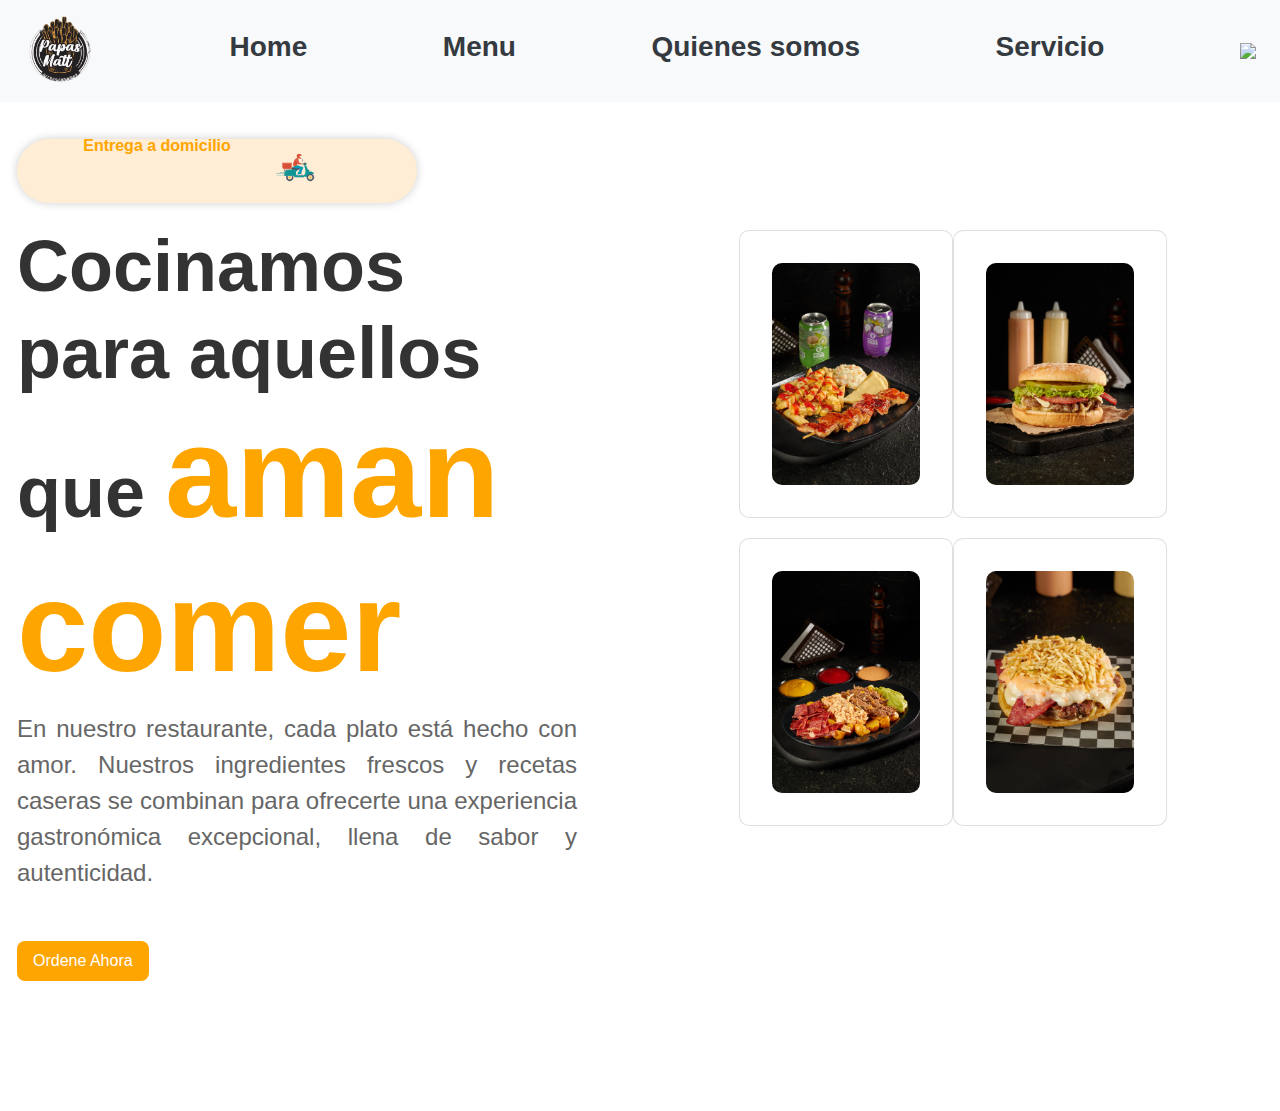
==== src/index.html @ e6fad583 "firstCommit" ====
<!DOCTYPE html>
<html>
  <head>
    <title>Restaurante Papas Matt</title>
    <link
      rel="stylesheet"
      type="text/css"
      href="https://stackpath.bootstrapcdn.com/bootstrap/4.5.0/css/bootstrap.min.css"
    />
    <link
      rel="stylesheet"
      type="text/css"
      href="https://stackpath.bootstrapcdn.com/font-awesome/4.7.0/css/font-awesome.min.css"
    />
    <link
      href="//db.onlinewebfonts.com/c/157c6cc36dd65b1b2adc9e7f3329c761?family=Amazon+Ember"
      rel="stylesheet"
      type="text/css"
    />
    <link rel="stylesheet" type="text/css" href="./styles.css" />
  </head>
  <body>
    <header>
      <nav class="navbar navbar-expand-lg navbar-light bg-light">
        <button class="navbar-toggler" type="button" data-toggle="collapse" data-target="#navbarNavDropdown"
          aria-controls="navbarNavDropdown" aria-expanded="false" aria-label="Toggle navigation">
          <span class="navbar-toggler-icon"></span>
        </button>
        <div class="collapse navbar-collapse  ">
          <ul class="navbar-nav  w-100 d-flex  justify-content-between align-items-center">
            <li class="nav-item">
              <a class="nav-link" href="#"><img class="img-fluid mx-auto d-block" src="/images/log.png"
                  style="max-width: 70px;"></a>
            </li>
            <li class="nav-item">
              <a class="nav-link h3 text-dark" href="./index.html"><strong>Home</strong></a>
            </li>
            <li class="nav-item">
              <a class="nav-link h3 text-dark" href="./Menu.html"><strong>Menu</strong></a>
            </li>
            <li class="nav-item">
              <a class="nav-link h3 text-dark" href="#"><strong>Quienes somos</strong></a>
            </li>
            <li class="nav-item">
              <a class="nav-link h3 text-dark" href="#"><strong>Servicio</strong></a>
            </li>
            <li class="nav-item">
              <a class="nav-link" href="./login.html"><img class="img-fluid mx-auto d-block" src="/images/agregar-usuario.png"></a>
            </li>
          </ul>
        </div>
      </nav>
    </header>
    <main>
		<section id="home" class="row">
      
			<div class="about">
			  <div class="delivery">
				<p>Entrega a domicilio</p>
				<div>
				  <img src="../images/delivery.png" alt="delivery">
				</div>
			  </div>
			  <h1>Cocinamos para aquellos que <span>aman comer</span></h1>
			  <p>En nuestro restaurante, cada plato está hecho con amor. Nuestros ingredientes frescos y recetas caseras se combinan para ofrecerte una experiencia gastronómica excepcional, llena de sabor y autenticidad.</p>
			  <a href="/menu">
				<button type="button">Ordene Ahora</button>
			  </a>
			</div>
			<div class="container">
				<div class="row">          
				  <div class=card">
					<div class="row">
					  <div class="col-md-6 card">
						<img src="../images/_MG_8387.jpg" alt="Card Image 1">						
					  </div>
					  <div class="col-md-6 card">
						<img src="../images/_MG_8408.jpg" alt="Card Image 2">						
					  </div>
					  <div class="col-md-6 card">
						<img src="../images/_MG_8458.jpg" alt="Card Image 3">
					  </div>
					  <div class="col-md-6 card">
						<img src="../images/_MG_8497.jpg" alt="Card Image 4">						
					  </div>
					</div>
				  </div>
				</div>
			  </div>
                			  
		  </section>
      	  
    </main>
    <footer class="py-1">
      <p class="text-center text-white mt-1">
        CodeWars - 2023, All Rights Reserved
      </p>
    </footer>    
  </body>
</html>
---- src/styles.css ----
#home {
    display: grid;
    grid-template-columns: 1fr 1fr; /* Dos columnas de igual ancho */
    gap: 2rem;
    width: 100%;
  }
  
  #home div {
    padding: 2rem;
  }
  .delivery {
    display: inline-flex;
    align-items: center;
    gap: 0.5rem;
    justify-content: center;
    background-color: #FFEDD5;
    padding: 0.5rem 1rem;
    border-radius: 9999px;
    box-shadow: 0 0 10px rgba(0, 0, 0, 0.2);
    width: 400px;
    height: 50px;
  }
  
  .delivery p {
    font-size: 1rem;
    color: #FFA500;
    font-weight: bold;
    text-align: center;
    
  }
  
  .delivery img {
    width: 3rem;
    height: 3rem;
    object-fit: contain;
  }
  

  h1 {
    margin-top: 20px;
    font-size: 4.5rem;
    font-weight: bold;
    color: #333;
    text-align: center;
    text-align: left;
  }

  h1 span {
    font-size: 8rem;
    color: #FFA500;
  }

  p {
    font-size: 1.5rem;
    color: #666;
    text-align: justify;
    margin-bottom: 50px;
  }

  a {
    text-decoration: none;
  }

  button {
    background-color: #FFA500;
    color: #FFF;
    border: none;
    border-radius: 0.5rem;
    padding: 0.5rem 1rem;
    cursor: pointer;
    transition: all 0.3s ease-in-out;
  }

  button:hover {
    box-shadow: 0 0 5px rgba(0, 0, 0, 0.2);
  }

  .card {
    border-radius: 10px;
    padding: 0px;
    margin-bottom: 20px;
    
  }
  
  .card img {
    width: 100%;
    height: 100%;
    border-radius: 10px;
    object-fit: cover;
  }
=======
.card-img-top:hover {
  opacity: 0.75;
  transition: all 0.25s ease-in-out;
}
#lema1 {
  margin-top: 50px;
  font-size: 4.5rem;  
  letter-spacing: 0.05em;
  color: #333333;
  text-align: left;
  font-family: 'Anton', sans-serif;
}
#lema2 {
  margin-top: 10px;
  font-size: 1.5rem;
  font-weight: bold;
  letter-spacing: 0.05em;
  color: #333333;  
  text-align: justify;
}

#products .container {
  width: 90%;
  max-width: 2000px;
  margin-right:100px ;
}

span {
  font-size: 3rem;
  color: #eb9008;
  font-family: 'Anton', sans-serif; 
}

@media (min-width: 1024px) {
  span {
    font-size: 5rem;
  }
}

.carousel-inner {
  height: 90vh;
}

.carousel-img img {
  max-height: 100%  ;
  max-width: 100%;
}
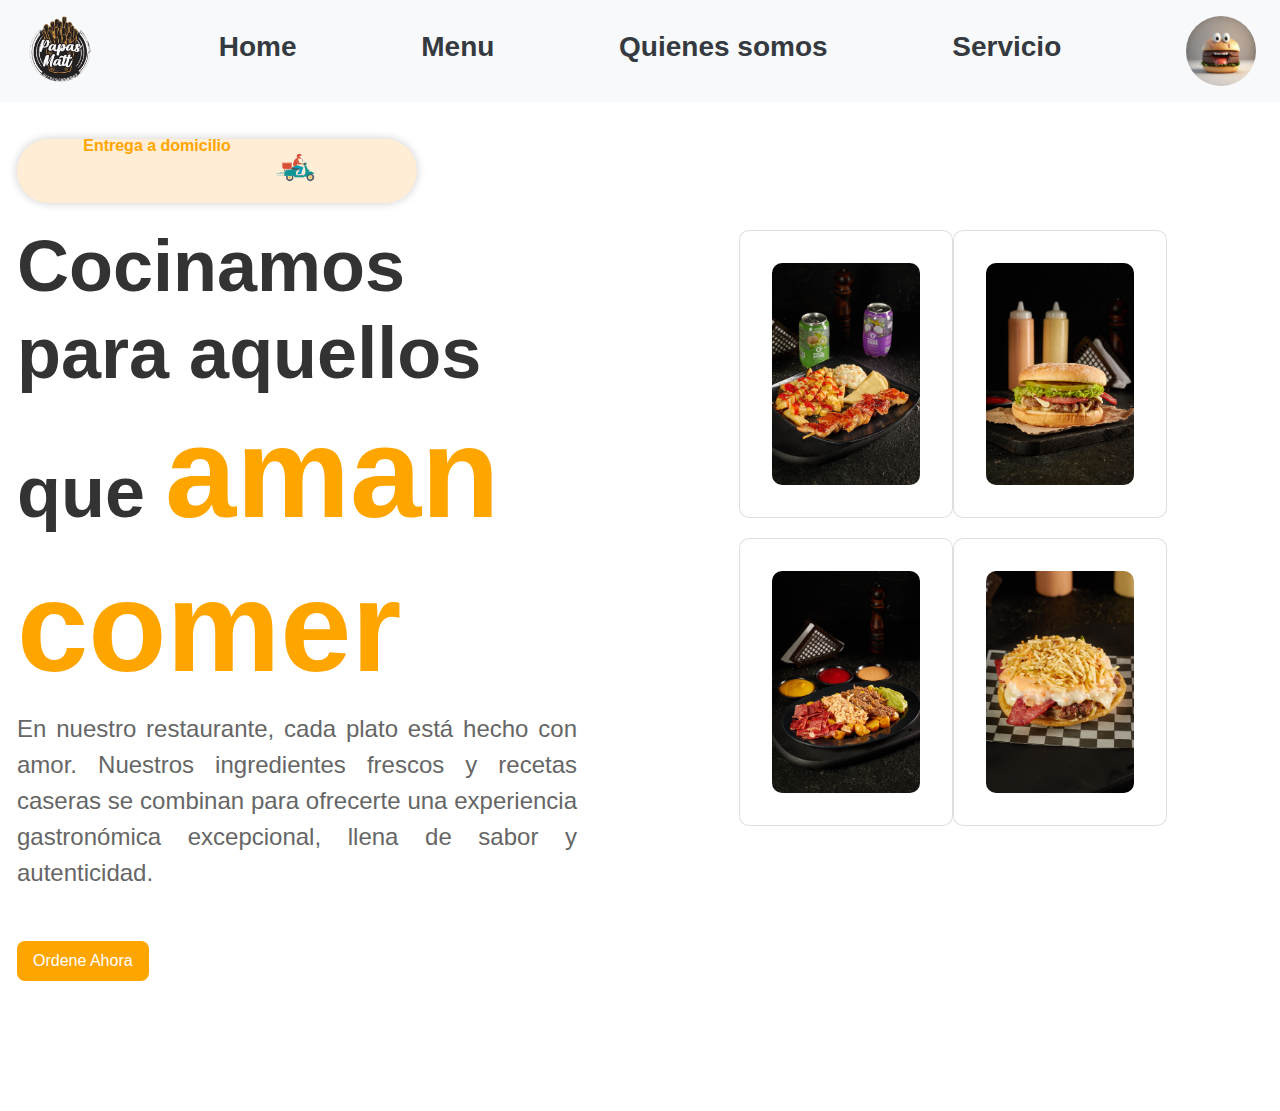
==== commit 0af3c6b6: "second commit" ====
--- a/src/index.html
+++ b/src/index.html
@@ -45,8 +45,8 @@
               <a class="nav-link h3 text-dark" href="#"><strong>Servicio</strong></a>
             </li>
             <li class="nav-item">
-              <a class="nav-link" href="./login.html"><img class="img-fluid mx-auto d-block" src="/images/agregar-usuario.png"></a>
-            </li>
+              <a class="nav-link" href="#"><img class="img-fluid mx-auto d-block" src="../images/burgerAvatar.jpeg" style="max-width: 70px; border-radius: 50%;"></a>
+          </li>
           </ul>
         </div>
       </nav>
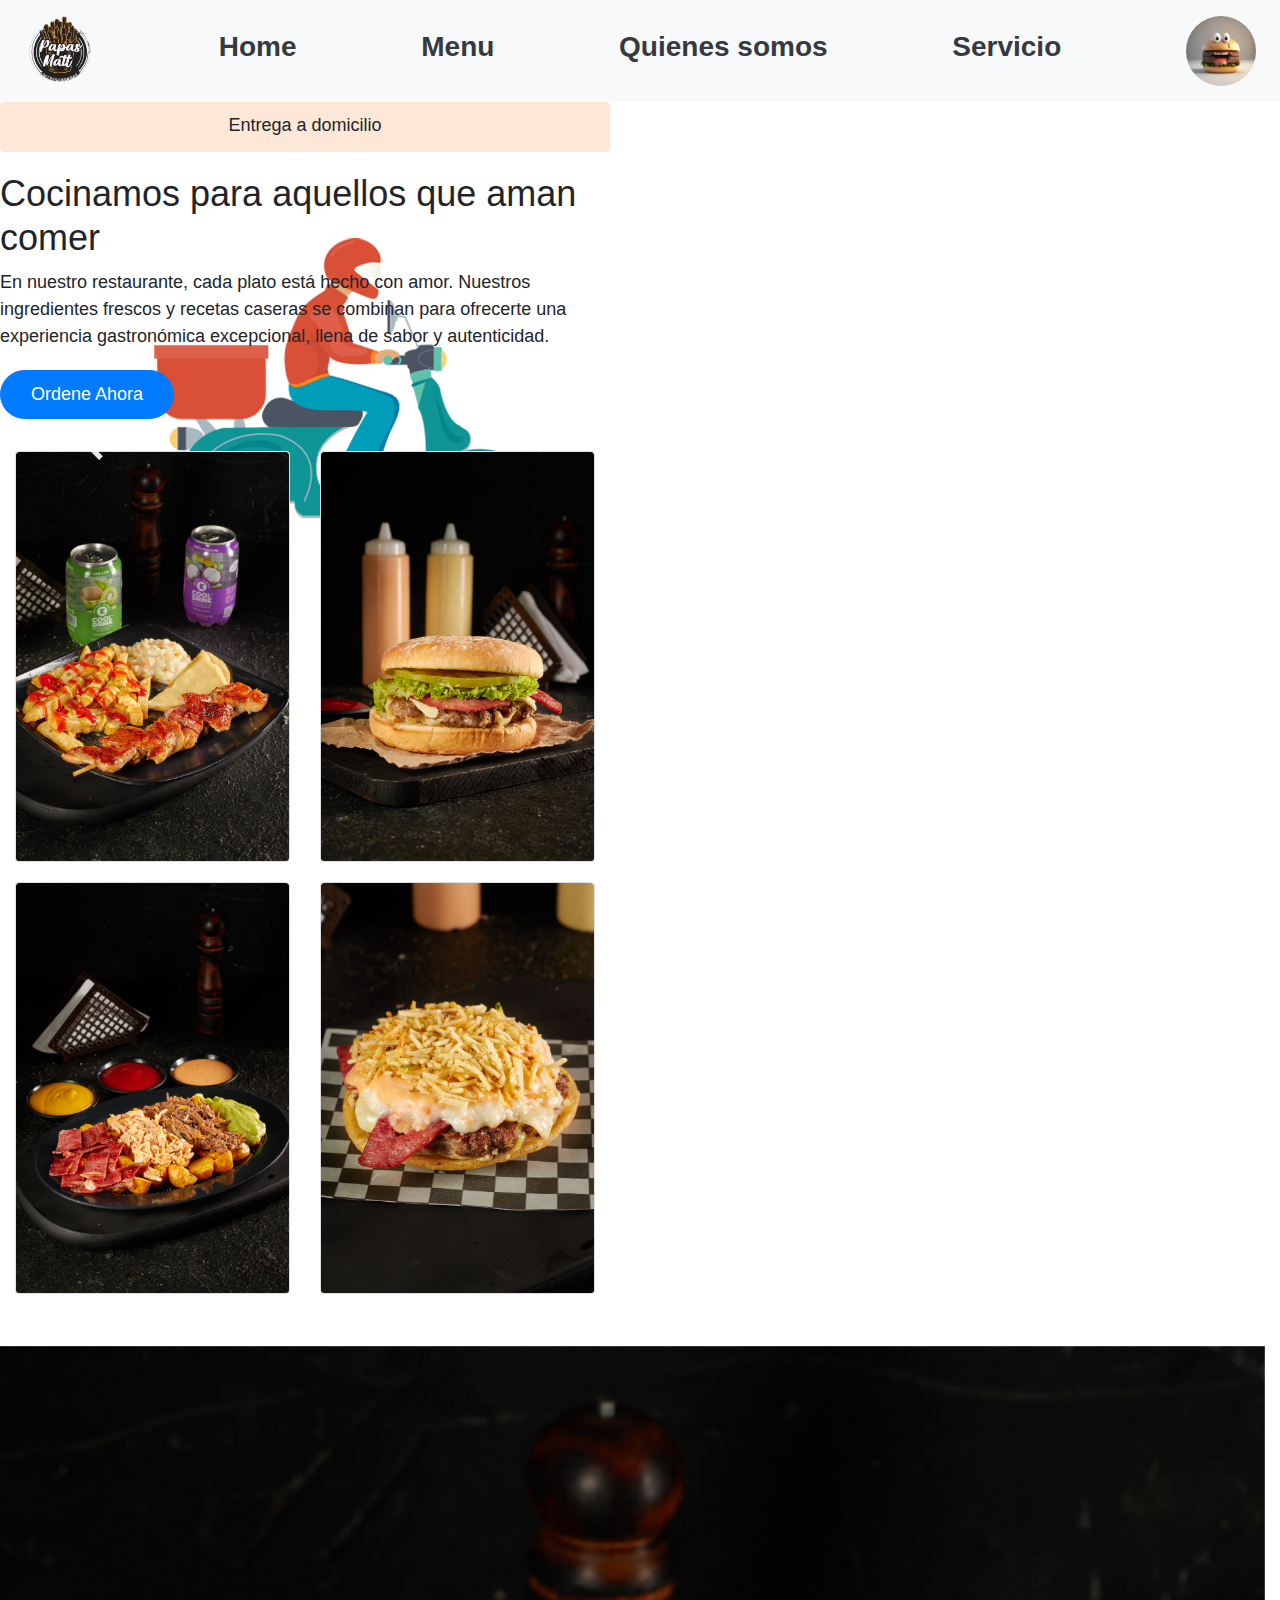
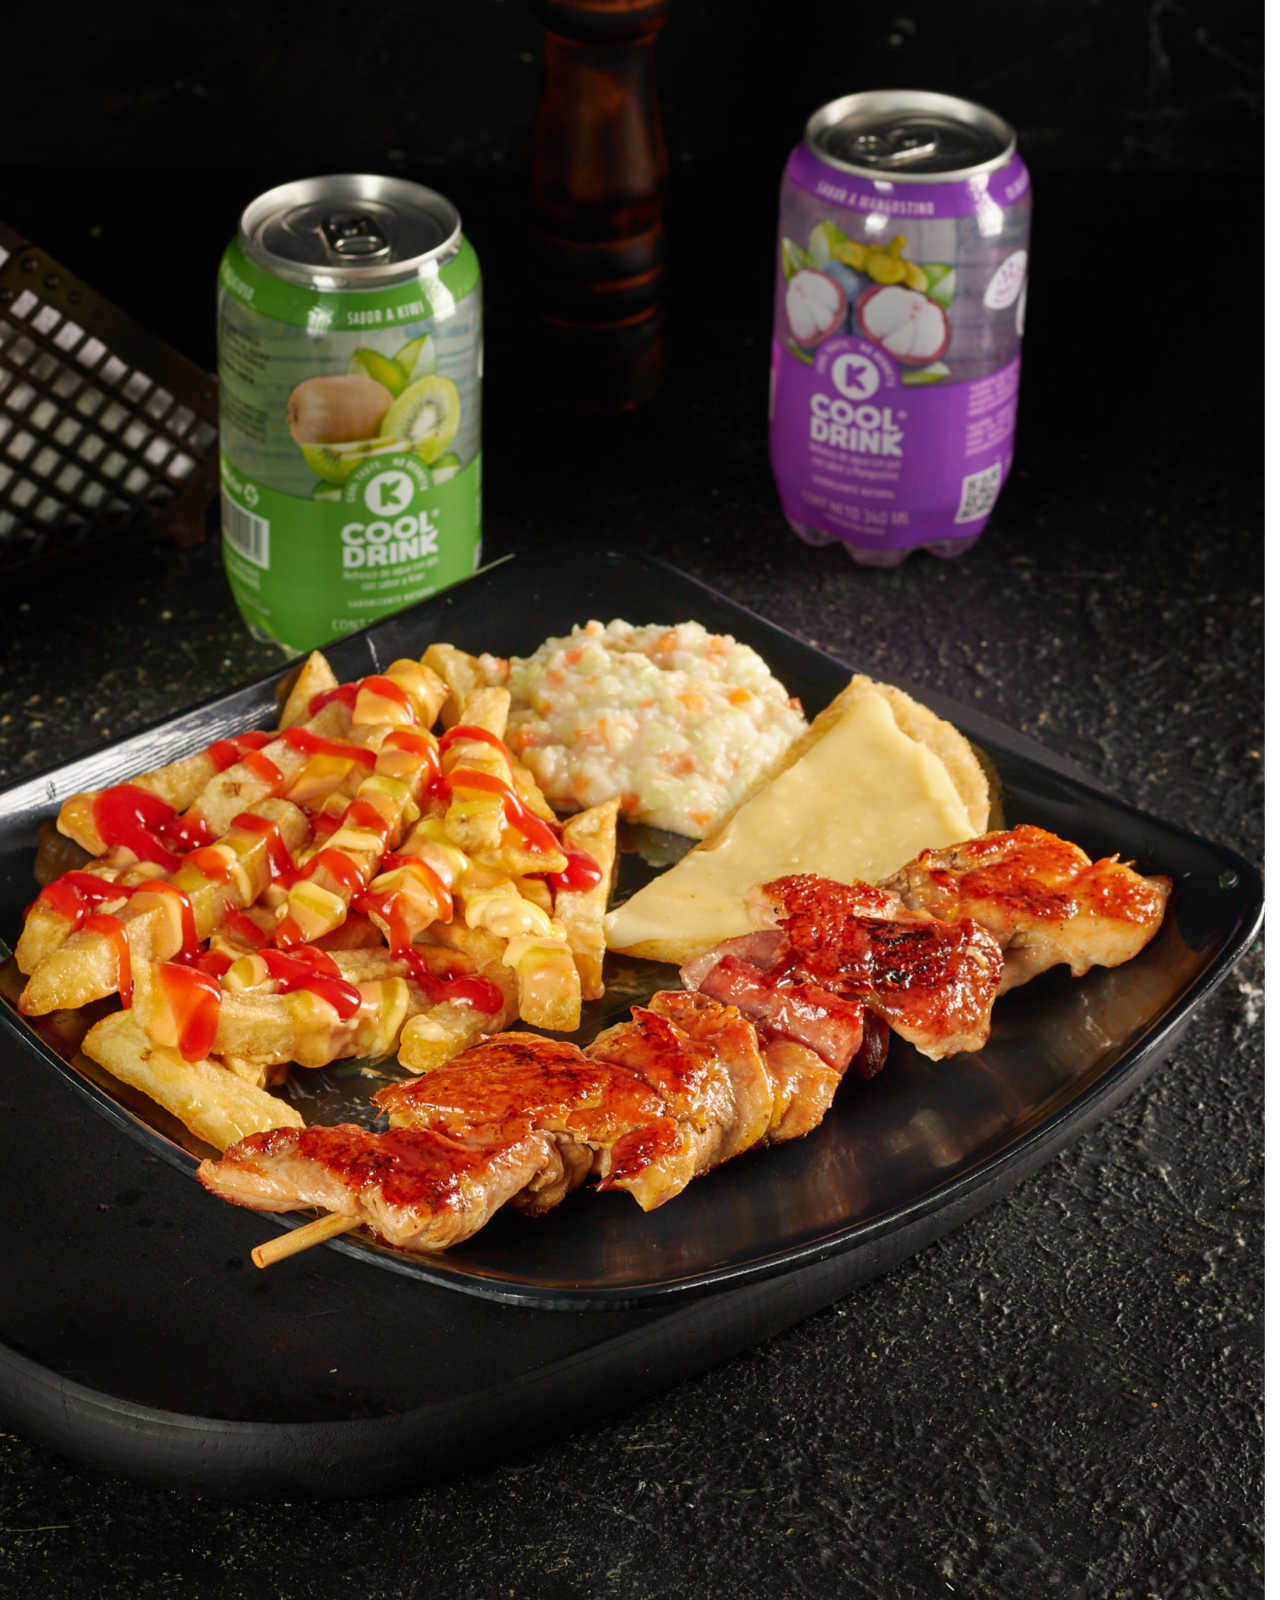
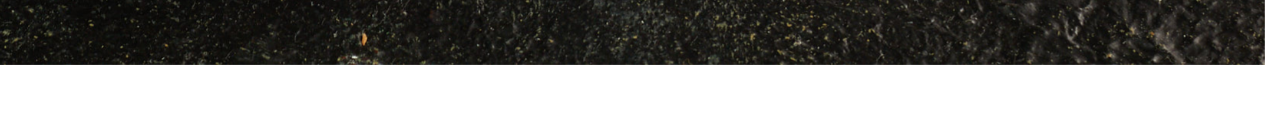
==== commit 10db525d: "done" ====
--- a/src/index.html
+++ b/src/index.html
@@ -1,100 +1,247 @@
 <!DOCTYPE html>
 <html>
   <head>
-    <title>Restaurante Papas Matt</title>
+    <meta charset="UTF-8" />
+    <meta http-equiv="X-UA-Compatible" content="IE=edge" />
+    <meta name="viewport" content="width=device-width, initial-scale=1.0" />
+    <title>Usuario</title>
+    <link rel="shortcut icon" href="/images/log.png" type="image/x-icon" />
     <link
       rel="stylesheet"
-      type="text/css"
-      href="https://stackpath.bootstrapcdn.com/bootstrap/4.5.0/css/bootstrap.min.css"
+      href="https://cdn.jsdelivr.net/npm/bootstrap@4.0.0/dist/css/bootstrap.min.css"
+      integrity="sha384-Gn5384xqQ1aoWXA+058RXPxPg6fy4IWvTNh0E263XmFcJlSAwiGgFAW/dAiS6JXm"
+      crossorigin="anonymous"
     />
-    <link
-      rel="stylesheet"
-      type="text/css"
-      href="https://stackpath.bootstrapcdn.com/font-awesome/4.7.0/css/font-awesome.min.css"
-    />
-    <link
-      href="//db.onlinewebfonts.com/c/157c6cc36dd65b1b2adc9e7f3329c761?family=Amazon+Ember"
-      rel="stylesheet"
-      type="text/css"
-    />
-    <link rel="stylesheet" type="text/css" href="./styles.css" />
+    <style>
+      /* Estilos para el div de entrega a domicilio */
+      .delivery {
+        background-color: #fde8d8;
+        border-radius: 50px;
+        padding: 10px 20px;
+        text-align: center;
+        height: 50px;
+      }
+
+      /* Estilos para el texto principal */
+      h1 {
+        font-size: 36px;
+        margin-top: 20px;
+        margin-bottom: 10px;
+      }
+
+      /* Estilos para los párrafos de texto */
+      p {
+        font-size: 18px;
+        margin-bottom: 20px;
+      }
+
+      /* Estilos para los botones */
+      .btn {
+        border-radius: 30px;
+        padding: 10px 30px;
+        font-size: 18px;
+      }
+
+      /* Estilos para las tarjetas */
+      .card {
+        border-radius: 10px;
+        margin-bottom: 20px;
+        overflow: hidden;
+        transition: transform 0.3s ease-in-out;
+      }
+
+      /* Estilos para el efecto de escala al pasar el cursor sobre las tarjetas */
+      .card:hover {
+        transform: scale(1.1);
+      }
+
+      /* Estilos para la sección home */
+      #home {
+        display: grid;
+        grid-template-columns: 1fr;
+        gap: 2rem;
+        width: 100%;
+      }
+
+      /* Estilos para las imágenes de entrega a domicilio */
+      .delivery-image {
+        width: 8rem;
+        height: 8rem;
+        background-color: #fff;
+        border-radius: 50%;
+        overflow: hidden;
+        display: flex;
+        justify-content: center;
+        align-items: center;
+        box-shadow: 0 2px 6px rgba(0, 0, 0, 0.16);
+      }
+
+      /* Estilos para el título principal */
+      .main-title {
+        font-size: 2.5rem;
+        line-height: 1.2;
+        font-weight: bold;
+        color: #1f2937;
+        text-align: center;
+      }
+
+      /* Estilos para el subtitulo */
+      .subtitle {
+        font-size: 3rem;
+        line-height: 1.2;
+        font-weight: bold;
+        color: #f97316;
+      }
+
+      /* Estilos para el párrafo */
+      .paragraph {
+        font-size: 1rem;
+        color: #6b7280;
+        text-align: justify;
+      }
+      /* Estilos para el botón */
+      .custom-button {
+        background-image: linear-gradient(to bottom right, #ff8f00, #ff4500);
+        color: #fff;
+        padding: 10px 20px;
+        border-radius: 5px;
+        font-size: 1rem;
+        text-decoration: none;
+        text-align: center;
+        transition: background-color 0.3s ease;
+      }
+
+      .custom-button:hover {
+        background-color: #ff4500;
+      }
+    </style>
   </head>
   <body>
-    <header>
-      <nav class="navbar navbar-expand-lg navbar-light bg-light">
-        <button class="navbar-toggler" type="button" data-toggle="collapse" data-target="#navbarNavDropdown"
-          aria-controls="navbarNavDropdown" aria-expanded="false" aria-label="Toggle navigation">
-          <span class="navbar-toggler-icon"></span>
-        </button>
-        <div class="collapse navbar-collapse  ">
-          <ul class="navbar-nav  w-100 d-flex  justify-content-between align-items-center">
-            <li class="nav-item">
-              <a class="nav-link" href="#"><img class="img-fluid mx-auto d-block" src="/images/log.png"
-                  style="max-width: 70px;"></a>
-            </li>
-            <li class="nav-item">
-              <a class="nav-link h3 text-dark" href="./index.html"><strong>Home</strong></a>
-            </li>
-            <li class="nav-item">
-              <a class="nav-link h3 text-dark" href="./Menu.html"><strong>Menu</strong></a>
-            </li>
-            <li class="nav-item">
-              <a class="nav-link h3 text-dark" href="#"><strong>Quienes somos</strong></a>
-            </li>
-            <li class="nav-item">
-              <a class="nav-link h3 text-dark" href="#"><strong>Servicio</strong></a>
-            </li>
-            <li class="nav-item">
-              <a class="nav-link" href="#"><img class="img-fluid mx-auto d-block" src="../images/burgerAvatar.jpeg" style="max-width: 70px; border-radius: 50%;"></a>
-          </li>
-          </ul>
-        </div>
-      </nav>
-    </header>
-    <main>
-		<section id="home" class="row">
-      
-			<div class="about">
-			  <div class="delivery">
-				<p>Entrega a domicilio</p>
-				<div>
-				  <img src="../images/delivery.png" alt="delivery">
-				</div>
-			  </div>
-			  <h1>Cocinamos para aquellos que <span>aman comer</span></h1>
-			  <p>En nuestro restaurante, cada plato está hecho con amor. Nuestros ingredientes frescos y recetas caseras se combinan para ofrecerte una experiencia gastronómica excepcional, llena de sabor y autenticidad.</p>
-			  <a href="/menu">
-				<button type="button">Ordene Ahora</button>
-			  </a>
-			</div>
-			<div class="container">
-				<div class="row">          
-				  <div class=card">
-					<div class="row">
-					  <div class="col-md-6 card">
-						<img src="../images/_MG_8387.jpg" alt="Card Image 1">						
-					  </div>
-					  <div class="col-md-6 card">
-						<img src="../images/_MG_8408.jpg" alt="Card Image 2">						
-					  </div>
-					  <div class="col-md-6 card">
-						<img src="../images/_MG_8458.jpg" alt="Card Image 3">
-					  </div>
-					  <div class="col-md-6 card">
-						<img src="../images/_MG_8497.jpg" alt="Card Image 4">						
-					  </div>
-					</div>
-				  </div>
-				</div>
-			  </div>
-                			  
-		  </section>
-      	  
-    </main>
+    <nav class="navbar navbar-expand-lg navbar-light bg-light">
+      <button
+        class="navbar-toggler"
+        type="button"
+        data-toggle="collapse"
+        data-target="#navbarNavDropdown"
+        aria-controls="navbarNavDropdown"
+        aria-expanded="false"
+        aria-label="Toggle navigation"
+      >
+        <span class="navbar-toggler-icon"></span>
+      </button>
+      <div class="collapse navbar-collapse">
+        <ul
+          class="navbar-nav w-100 d-flex justify-content-between align-items-center"
+        >
+          <li class="nav-item">
+            <a class="nav-link" href="#"
+              ><img
+                class="img-fluid mx-auto d-block"
+                src="/images/log.png"
+                style="max-width: 70px"
+            /></a>
+          </li>
+          <li class="nav-item">
+            <a class="nav-link h3 text-dark" href="./index.html"
+              ><strong>Home</strong></a
+            >
+          </li>
+          <li class="nav-item">
+            <a class="nav-link h3 text-dark" href="./Menu.html"
+              ><strong>Menu</strong></a
+            >
+          </li>
+          <li class="nav-item">
+            <a class="nav-link h3 text-dark" href="#"
+              ><strong>Quienes somos</strong></a
+            >
+          </li>
+          <li class="nav-item">
+            <a class="nav-link h3 text-dark" href="#"
+              ><strong>Servicio</strong></a
+            >
+          </li>
+          <li class="nav-item">
+            <a class="nav-link" href="#"
+              ><img
+                class="img-fluid mx-auto d-block"
+                src="../images/burgerAvatar.jpeg"
+                style="max-width: 70px; border-radius: 50%"
+            /></a>
+          </li>
+        </ul>
+      </div>
+    </nav>
+
+    <section id="home" class="row">
+      <div class="col-md-6">
+        <div class="about">
+          <div class="delivery bg-cream rounded">
+            <p>Entrega a domicilio</p>
+            <div class="img-fluid">
+              <img src="../images/delivery.png" alt="delivery">
+            </div>
+          </div>
+          <h1>Cocinamos para aquellos que <span>aman comer</span></h1>
+          <p>En nuestro restaurante, cada plato está hecho con amor. Nuestros ingredientes frescos y recetas caseras se combinan para ofrecerte una experiencia gastronómica excepcional, llena de sabor y autenticidad.</p>
+          <a href="/menu" class="btn btn-primary">Ordene Ahora</a>
+        </div>
+      </div>
+      <div class="col-md-6">
+        <div class="container">
+          <div class="row">
+            <div class="col-md-6">
+              <div class="card rounded">
+                <img src="../images/_MG_8387.jpg" class="card-img-top" alt="Card Image 1">
+              </div>
+            </div>
+            <div class="col-md-6">
+              <div class="card rounded">
+                <img src="../images/_MG_8408.jpg" class="card-img-top" alt="Card Image 2">
+              </div>
+            </div>
+            <div class="col-md-6">
+              <div class="card rounded">
+                <img src="../images/_MG_8458.jpg" class="card-img-top" alt="Card Image 3">
+              </div>
+            </div>
+            <div class="col-md-6">
+              <div class="card rounded">
+                <img src="../images/_MG_8497.jpg" class="card-img-top" alt="Card Image 4">
+              </div>
+            </div>
+          </div>
+        </div>
+      </div>
+      <div class="carousel-inner">
+        <div class="carousel-item active">
+          <img src="../images/_MG_8387.jpg" class="d-block w-100" alt="Card Image 1">
+        </div>
+        <div class="carousel-item">
+          <img src="../images/_MG_8408.jpg" class="d-block w-100" alt="Card Image 2">
+        </div>
+        <div class="carousel-item">
+          <img src="../images/_MG_8458.jpg" class="d-block w-100" alt="Card Image 3">
+        </div>
+        <div class="carousel-item">
+          <img src="../images/_MG_8497.jpg" class="d-block w-100" alt="Card Image 4">
+        </div>
+      </div>
+      <a class="carousel-control-prev" href="#carouselExampleIndicators" role="button" data-slide="prev">
+        <span class="carousel-control-prev-icon" aria-hidden="true"></span>
+        <span class="sr-only">Previous</span>
+      </a>
+      <a class="carousel-control-next" href="#carouselExampleIndicators" role="button" data-slide="next">
+        <span class="carousel-control-next-icon" aria-hidden="true"></span>
+        <span class="sr-only">Next</span>
+      </a>
+    </div>
+    </section>
+
     <footer class="py-1">
       <p class="text-center text-white mt-1">
         CodeWars - 2023, All Rights Reserved
       </p>
-    </footer>    
+    </footer>
   </body>
 </html>
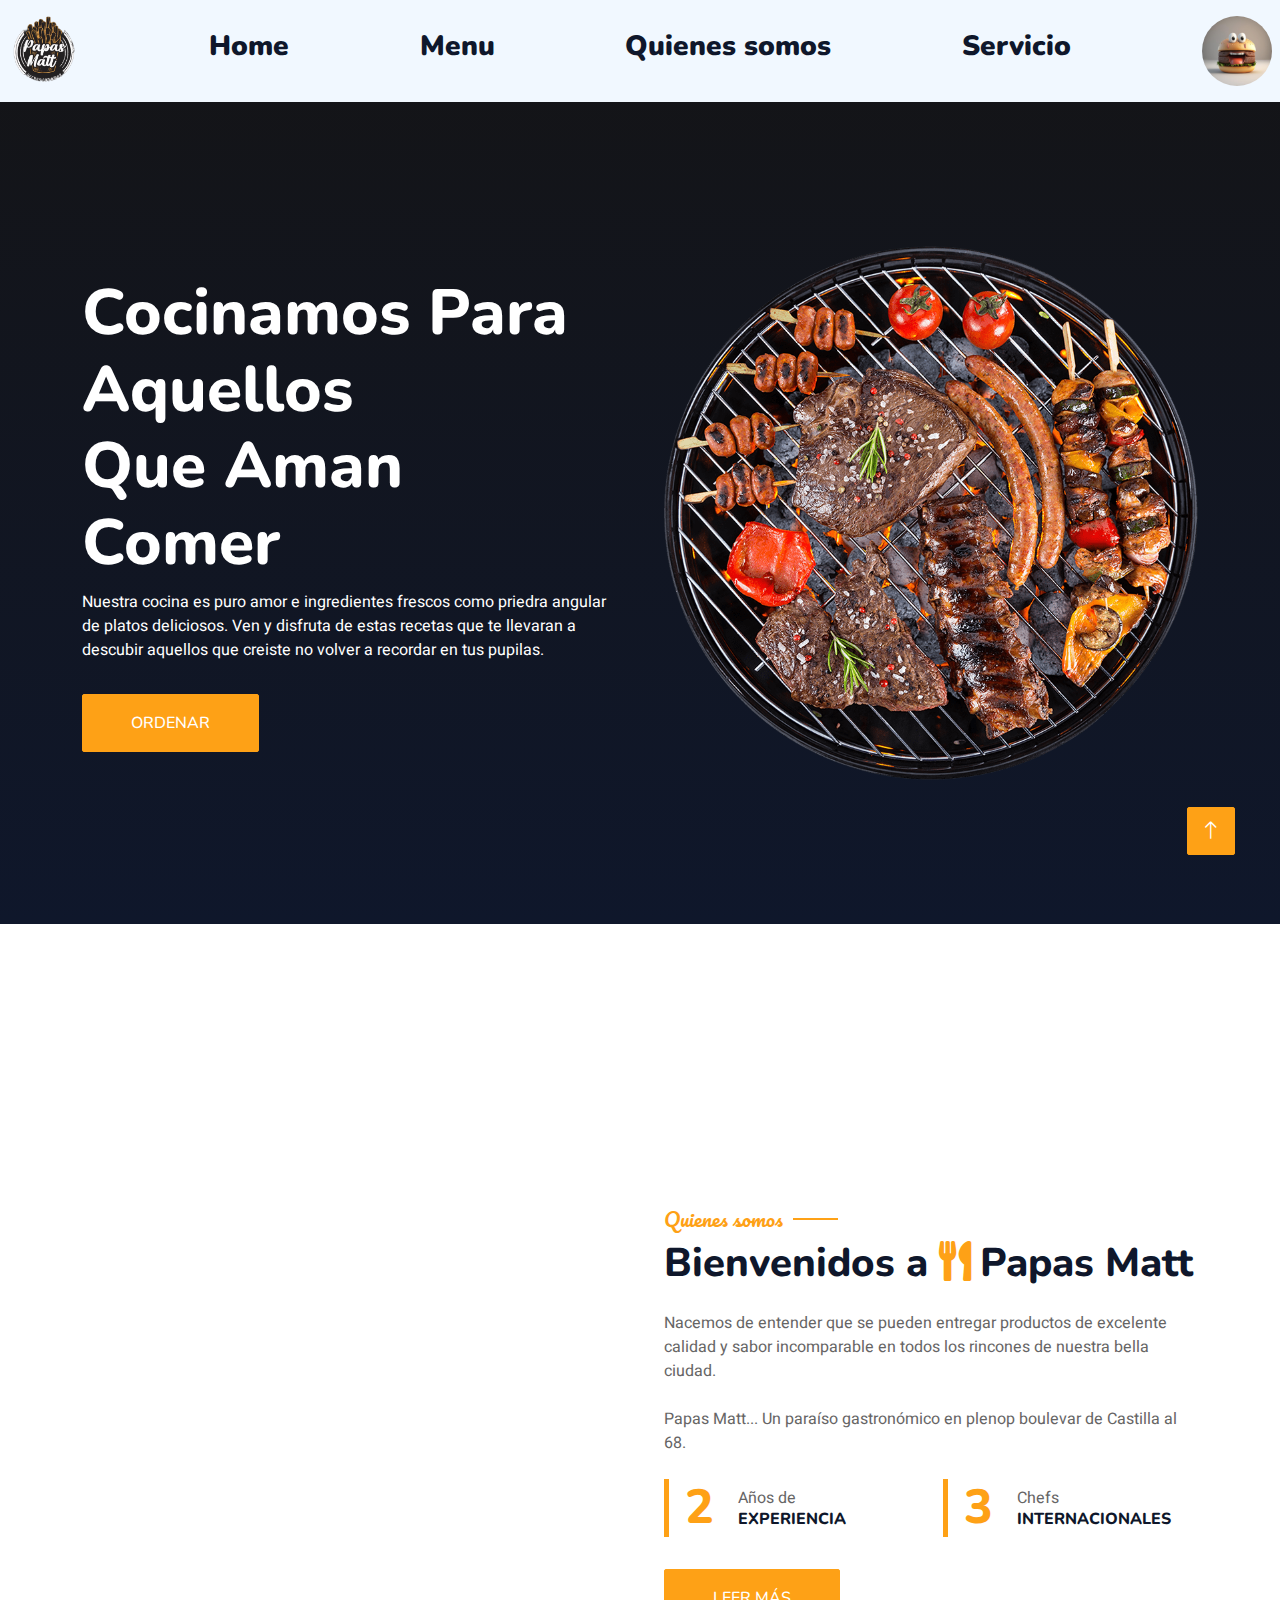
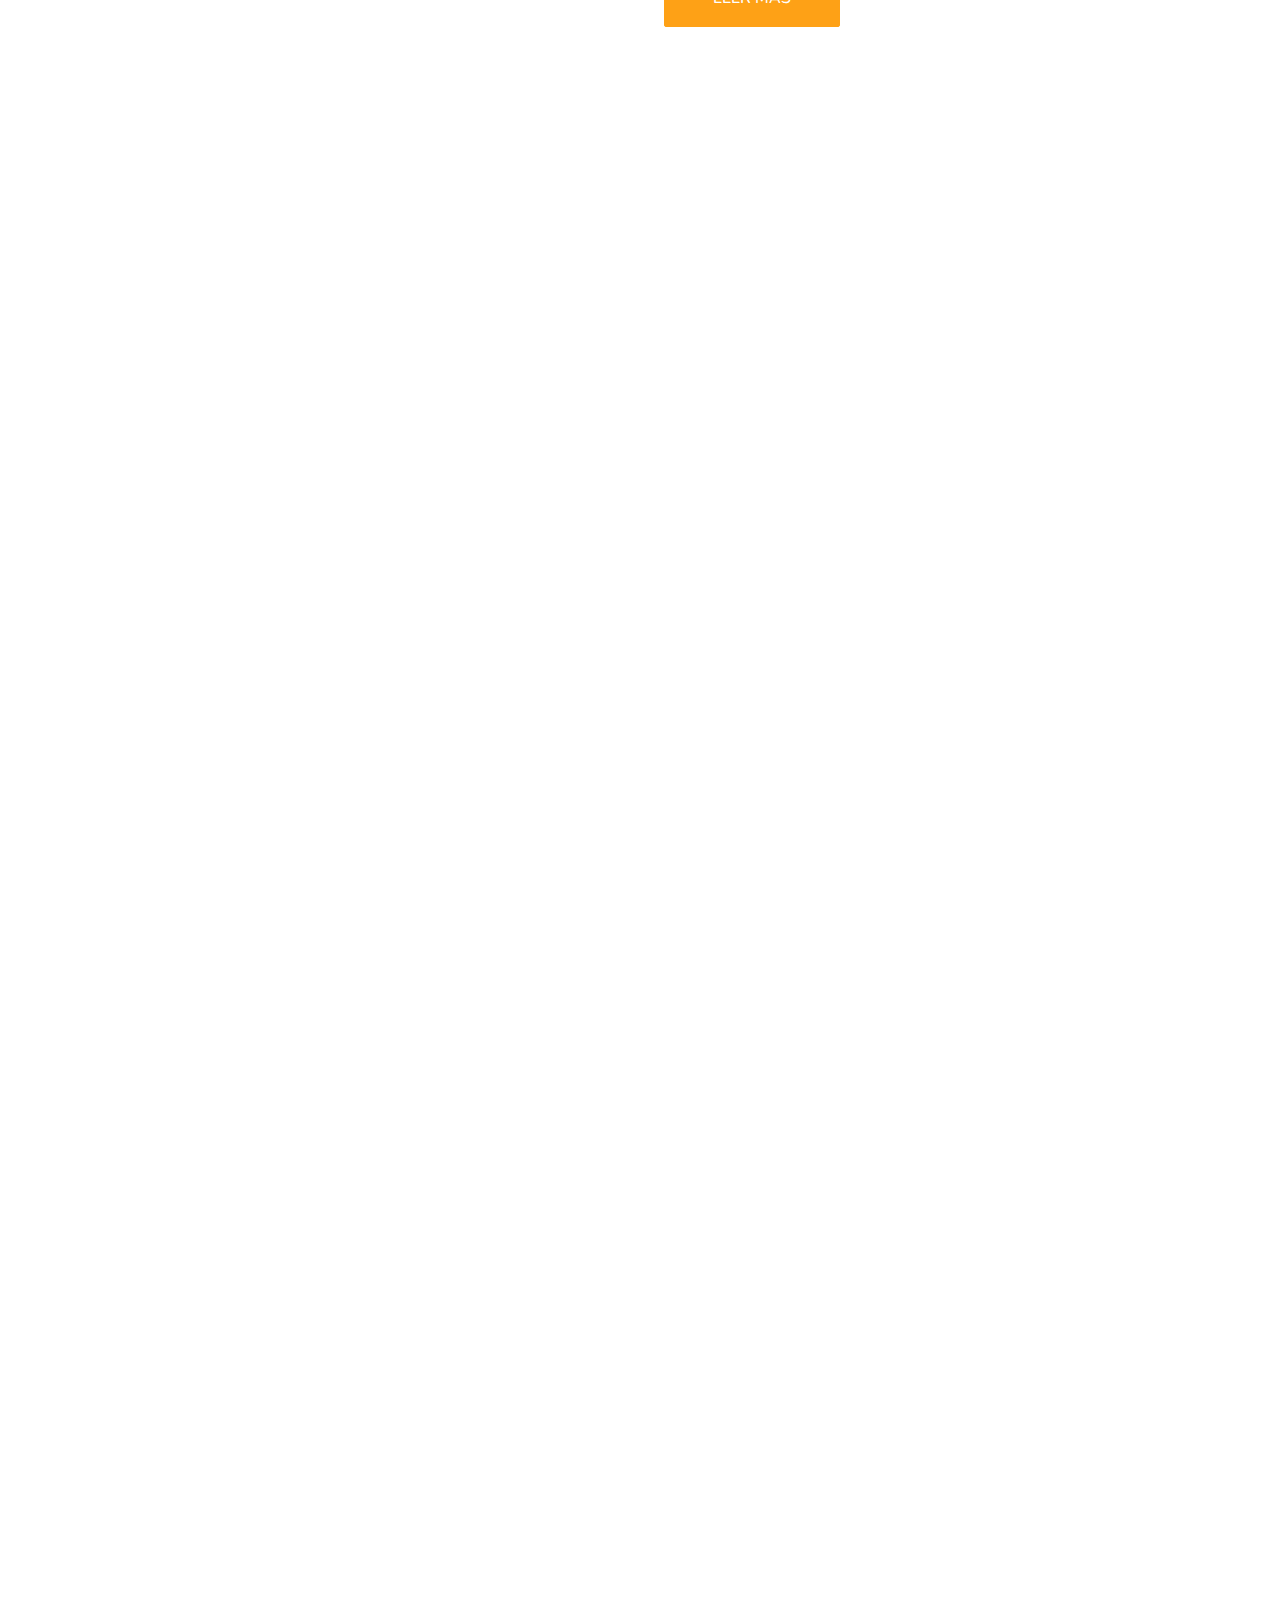
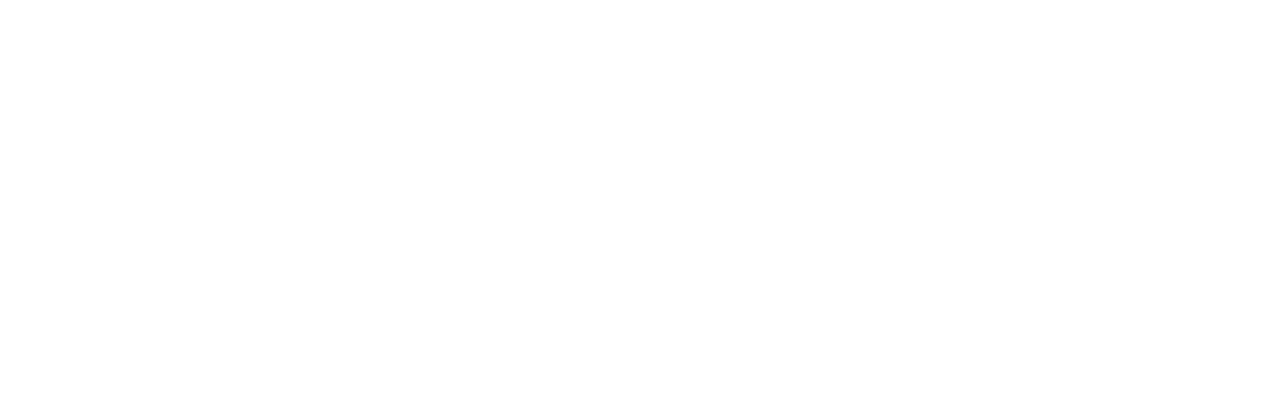
==== commit 4c2df01e: "ok" ====
--- a/src/index.html
+++ b/src/index.html
@@ -1,247 +1,1073 @@
 <!DOCTYPE html>
-<html>
+<html lang="en">
   <head>
-    <meta charset="UTF-8" />
-    <meta http-equiv="X-UA-Compatible" content="IE=edge" />
-    <meta name="viewport" content="width=device-width, initial-scale=1.0" />
-    <title>Usuario</title>
+    <meta charset="utf-8" />
+    <title>Papas Matt - Home</title>
+    <meta content="width=device-width, initial-scale=1.0" name="viewport" />
+    <meta content="" name="keywords" />
+    <meta content="" name="description" />
+
     <link rel="shortcut icon" href="/images/log.png" type="image/x-icon" />
+
+    <!-- Google Web Fonts -->
+    <link rel="preconnect" href="https://fonts.googleapis.com" />
+    <link rel="preconnect" href="https://fonts.gstatic.com" crossorigin />
     <link
+      href="https://fonts.googleapis.com/css2?family=Heebo:wght@400;500;600&family=Nunito:wght@600;700;800&family=Pacifico&display=swap"
       rel="stylesheet"
-      href="https://cdn.jsdelivr.net/npm/bootstrap@4.0.0/dist/css/bootstrap.min.css"
-      integrity="sha384-Gn5384xqQ1aoWXA+058RXPxPg6fy4IWvTNh0E263XmFcJlSAwiGgFAW/dAiS6JXm"
-      crossorigin="anonymous"
     />
-    <style>
-      /* Estilos para el div de entrega a domicilio */
-      .delivery {
-        background-color: #fde8d8;
-        border-radius: 50px;
-        padding: 10px 20px;
-        text-align: center;
-        height: 50px;
-      }
-
-      /* Estilos para el texto principal */
-      h1 {
-        font-size: 36px;
-        margin-top: 20px;
-        margin-bottom: 10px;
-      }
-
-      /* Estilos para los párrafos de texto */
-      p {
-        font-size: 18px;
-        margin-bottom: 20px;
-      }
-
-      /* Estilos para los botones */
-      .btn {
-        border-radius: 30px;
-        padding: 10px 30px;
-        font-size: 18px;
-      }
-
-      /* Estilos para las tarjetas */
-      .card {
-        border-radius: 10px;
-        margin-bottom: 20px;
-        overflow: hidden;
-        transition: transform 0.3s ease-in-out;
-      }
-
-      /* Estilos para el efecto de escala al pasar el cursor sobre las tarjetas */
-      .card:hover {
-        transform: scale(1.1);
-      }
-
-      /* Estilos para la sección home */
-      #home {
-        display: grid;
-        grid-template-columns: 1fr;
-        gap: 2rem;
-        width: 100%;
-      }
-
-      /* Estilos para las imágenes de entrega a domicilio */
-      .delivery-image {
-        width: 8rem;
-        height: 8rem;
-        background-color: #fff;
-        border-radius: 50%;
-        overflow: hidden;
-        display: flex;
-        justify-content: center;
-        align-items: center;
-        box-shadow: 0 2px 6px rgba(0, 0, 0, 0.16);
-      }
-
-      /* Estilos para el título principal */
-      .main-title {
-        font-size: 2.5rem;
-        line-height: 1.2;
-        font-weight: bold;
-        color: #1f2937;
-        text-align: center;
-      }
-
-      /* Estilos para el subtitulo */
-      .subtitle {
-        font-size: 3rem;
-        line-height: 1.2;
-        font-weight: bold;
-        color: #f97316;
-      }
-
-      /* Estilos para el párrafo */
-      .paragraph {
-        font-size: 1rem;
-        color: #6b7280;
-        text-align: justify;
-      }
-      /* Estilos para el botón */
-      .custom-button {
-        background-image: linear-gradient(to bottom right, #ff8f00, #ff4500);
-        color: #fff;
-        padding: 10px 20px;
-        border-radius: 5px;
-        font-size: 1rem;
-        text-decoration: none;
-        text-align: center;
-        transition: background-color 0.3s ease;
-      }
-
-      .custom-button:hover {
-        background-color: #ff4500;
-      }
-    </style>
+
+    <!-- Icon Font Stylesheet -->
+    <link
+      href="https://cdnjs.cloudflare.com/ajax/libs/font-awesome/5.10.0/css/all.min.css"
+      rel="stylesheet"
+    />
+    <link
+      href="https://cdn.jsdelivr.net/npm/bootstrap-icons@1.4.1/font/bootstrap-icons.css"
+      rel="stylesheet"
+    />
+
+    <!-- Libraries Stylesheet -->
+    <link href="lib/animate/animate.min.css" rel="stylesheet" />
+    <link href="lib/owlcarousel/assets/owl.carousel.min.css" rel="stylesheet" />
+    <link
+      href="lib/tempusdominus/css/tempusdominus-bootstrap-4.min.css"
+      rel="stylesheet"
+    />
+
+    <!-- Customized Bootstrap Stylesheet -->
+    <link href="./bootstrap.min.css" rel="stylesheet" />
+
+    <!-- Template Stylesheet -->
+    <link href="./styles.css" rel="stylesheet" />
   </head>
+
   <body>
-    <nav class="navbar navbar-expand-lg navbar-light bg-light">
-      <button
-        class="navbar-toggler"
-        type="button"
-        data-toggle="collapse"
-        data-target="#navbarNavDropdown"
-        aria-controls="navbarNavDropdown"
-        aria-expanded="false"
-        aria-label="Toggle navigation"
-      >
-        <span class="navbar-toggler-icon"></span>
-      </button>
-      <div class="collapse navbar-collapse">
-        <ul
-          class="navbar-nav w-100 d-flex justify-content-between align-items-center"
-        >
-          <li class="nav-item">
-            <a class="nav-link" href="#"
-              ><img
-                class="img-fluid mx-auto d-block"
-                src="/images/log.png"
-                style="max-width: 70px"
-            /></a>
-          </li>
-          <li class="nav-item">
-            <a class="nav-link h3 text-dark" href="./index.html"
-              ><strong>Home</strong></a
+    <div class="container-xxl bg-white p-0">
+     
+      <!-- Navbar & Hero Start -->
+      <div class="container-xxl position-relative p-0">
+        <nav class="navbar navbar-expand-lg navbar-light bg-light">
+            <button
+              class="navbar-toggler"
+              type="button"
+              data-toggle="collapse"
+              data-target="#navbarNavDropdown"
+              aria-controls="navbarNavDropdown"
+              aria-expanded="false"
+              aria-label="Toggle navigation"
             >
-          </li>
-          <li class="nav-item">
-            <a class="nav-link h3 text-dark" href="./Menu.html"
-              ><strong>Menu</strong></a
-            >
-          </li>
-          <li class="nav-item">
-            <a class="nav-link h3 text-dark" href="#"
-              ><strong>Quienes somos</strong></a
-            >
-          </li>
-          <li class="nav-item">
-            <a class="nav-link h3 text-dark" href="#"
-              ><strong>Servicio</strong></a
-            >
-          </li>
-          <li class="nav-item">
-            <a class="nav-link" href="#"
-              ><img
-                class="img-fluid mx-auto d-block"
-                src="../images/burgerAvatar.jpeg"
-                style="max-width: 70px; border-radius: 50%"
-            /></a>
-          </li>
-        </ul>
-      </div>
-    </nav>
-
-    <section id="home" class="row">
-      <div class="col-md-6">
-        <div class="about">
-          <div class="delivery bg-cream rounded">
-            <p>Entrega a domicilio</p>
-            <div class="img-fluid">
-              <img src="../images/delivery.png" alt="delivery">
-            </div>
-          </div>
-          <h1>Cocinamos para aquellos que <span>aman comer</span></h1>
-          <p>En nuestro restaurante, cada plato está hecho con amor. Nuestros ingredientes frescos y recetas caseras se combinan para ofrecerte una experiencia gastronómica excepcional, llena de sabor y autenticidad.</p>
-          <a href="/menu" class="btn btn-primary">Ordene Ahora</a>
-        </div>
-      </div>
-      <div class="col-md-6">
-        <div class="container">
-          <div class="row">
-            <div class="col-md-6">
-              <div class="card rounded">
-                <img src="../images/_MG_8387.jpg" class="card-img-top" alt="Card Image 1">
-              </div>
-            </div>
-            <div class="col-md-6">
-              <div class="card rounded">
-                <img src="../images/_MG_8408.jpg" class="card-img-top" alt="Card Image 2">
-              </div>
-            </div>
-            <div class="col-md-6">
-              <div class="card rounded">
-                <img src="../images/_MG_8458.jpg" class="card-img-top" alt="Card Image 3">
-              </div>
-            </div>
-            <div class="col-md-6">
-              <div class="card rounded">
-                <img src="../images/_MG_8497.jpg" class="card-img-top" alt="Card Image 4">
+              <span class="navbar-toggler-icon"></span>
+            </button>
+            <div class="collapse navbar-collapse">
+              <ul
+                class="navbar-nav w-100 d-flex justify-content-between align-items-center"
+              >
+                <li class="nav-item">
+                  <a class="nav-link" href="#"
+                    ><img
+                      class="img-fluid mx-auto d-block"
+                      src="/images/log.png"
+                      style="max-width: 70px"
+                  /></a>
+                </li>
+                <li class="nav-item">
+                  <a class="nav-link h3 text-dark" href="./index1.html"
+                    ><strong>Home</strong></a
+                  >
+                </li>
+                <li class="nav-item">
+                  <a class="nav-link h3 text-dark" href="./Menu.html"
+                    ><strong>Menu</strong></a
+                  >
+                </li>
+                <li class="nav-item">
+                  <a class="nav-link h3 text-dark" href="#"
+                    ><strong>Quienes somos</strong></a
+                  >
+                </li>
+                <li class="nav-item">
+                  <a class="nav-link h3 text-dark" href="#"
+                    ><strong>Servicio</strong></a
+                  >
+                </li>
+                <li class="nav-item">
+                  <a class="nav-link" href="#"
+                    ><img
+                      class="img-fluid mx-auto d-block"
+                      src="../images/burgerAvatar.jpeg"
+                      style="max-width: 70px; border-radius: 50%"
+                  /></a>
+                </li>
+              </ul>
+            </div>
+          </nav>
+
+        <div class="container-xxl py-5 bg-dark hero-header mb-5">
+          <div class="container my-5 py-5">
+            <div class="row align-items-center g-5">
+              <div class="col-lg-6 text-center text-lg-start">
+                <h1 class="display-3 text-white animated slideInLeft">
+                  Cocinamos Para Aquellos<br />Que Aman Comer
+                </h1>
+                <p class="text-white animated slideInLeft mb-4 pb-2">
+                  Nuestra cocina es puro amor e ingredientes frescos como priedra angular de platos deliciosos. Ven y disfruta de estas recetas que te llevaran a descubir aquellos que creiste no volver a recordar en tus pupilas.
+                </p>
+                <a
+                  href=""
+                  class="btn btn-primary py-sm-3 px-sm-5 me-3 animated slideInLeft"
+                  >Ordenar</a
+                >
+              </div>
+              <div class="col-lg-6 text-center text-lg-end overflow-hidden">
+                <img class="img-fluid" src="../images/hero.png" alt="" />
               </div>
             </div>
           </div>
         </div>
       </div>
-      <div class="carousel-inner">
-        <div class="carousel-item active">
-          <img src="../images/_MG_8387.jpg" class="d-block w-100" alt="Card Image 1">
-        </div>
-        <div class="carousel-item">
-          <img src="../images/_MG_8408.jpg" class="d-block w-100" alt="Card Image 2">
-        </div>
-        <div class="carousel-item">
-          <img src="../images/_MG_8458.jpg" class="d-block w-100" alt="Card Image 3">
-        </div>
-        <div class="carousel-item">
-          <img src="../images/_MG_8497.jpg" class="d-block w-100" alt="Card Image 4">
+      <!-- Navbar & Hero End -->
+
+            <!-- About Start -->
+      <div class="container-xxl py-5">
+        <div class="container">
+          <div class="row g-5 align-items-center">
+            <div class="col-lg-6">
+              <div class="row g-3">
+                <div class="col-6 text-start">
+                  <img
+                    class="img-fluid rounded w-100 wow zoomIn"
+                    data-wow-delay="0.1s"
+                    src="../images/_MG_8427.jpg"
+                  />
+                </div>
+                <div class="col-6 text-start">
+                  <img
+                    class="img-fluid rounded w-75 wow zoomIn"
+                    data-wow-delay="0.3s"
+                    src="../images/_MG_8408.jpg"
+                    style="margin-top: 25%"
+                  />
+                </div>
+                <div class="col-6 text-end">
+                  <img
+                    class="img-fluid rounded w-75 wow zoomIn"
+                    data-wow-delay="0.5s"
+                    src="../images/_MG_8518.jpg"
+                  />
+                </div>
+                <div class="col-6 text-end">
+                  <img
+                    class="img-fluid rounded w-100 wow zoomIn"
+                    data-wow-delay="0.7s"
+                    src="../images/_MG_8427.jpg"
+                  />
+                </div>
+              </div>
+            </div>
+            <div class="col-lg-6">
+              <h5
+                class="section-title ff-secondary text-start text-primary fw-normal"
+              >
+                Quienes somos
+              </h5>
+              <h1 class="mb-4">
+                Bienvenidos a
+                <i class="fa fa-utensils text-primary me-2"></i>Papas Matt
+              </h1>
+              <p class="mb-4">
+               Nacemos de entender que se pueden entregar productos de excelente calidad y sabor incomparable en todos los rincones de nuestra bella ciudad.
+              </p>
+              <p class="mb-4">
+                Papas Matt... Un paraíso gastronómico en plenop boulevar de Castilla al 68.
+              </p>
+              <div class="row g-4 mb-4">
+                <div class="col-sm-6">
+                  <div
+                    class="d-flex align-items-center border-start border-5 border-primary px-3"
+                  >
+                    <h1
+                      class="flex-shrink-0 display-5 text-primary mb-0"
+                      data-toggle="counter-up"
+                    >
+                      2
+                    </h1>
+                    <div class="ps-4">
+                      <p class="mb-0">Años de </p>
+                      <h6 class="text-uppercase mb-0">Experiencia</h6>
+                    </div>
+                  </div>
+                </div>
+                <div class="col-sm-6">
+                  <div
+                    class="d-flex align-items-center border-start border-5 border-primary px-3"
+                  >
+                    <h1
+                      class="flex-shrink-0 display-5 text-primary mb-0"
+                      data-toggle="counter-up"
+                    >
+                      3
+                    </h1>
+                    <div class="ps-4">
+                      <p class="mb-0">Chefs</p>
+                      <h6 class="text-uppercase mb-0">Internacionales</h6>
+                    </div>
+                  </div>
+                </div>
+              </div>
+              <a class="btn btn-primary py-3 px-5 mt-2" href="">Leer más</a>
+            </div>
+          </div>
         </div>
       </div>
-      <a class="carousel-control-prev" href="#carouselExampleIndicators" role="button" data-slide="prev">
-        <span class="carousel-control-prev-icon" aria-hidden="true"></span>
-        <span class="sr-only">Previous</span>
-      </a>
-      <a class="carousel-control-next" href="#carouselExampleIndicators" role="button" data-slide="next">
-        <span class="carousel-control-next-icon" aria-hidden="true"></span>
-        <span class="sr-only">Next</span>
-      </a>
+      <!-- About End -->
+
+      <!-- Menu Start -->
+      <div class="container-xxl py-5">
+        <div class="container">
+          <div class="text-center wow fadeInUp" data-wow-delay="0.1s">
+            <h5
+              class="section-title ff-secondary text-center text-primary fw-normal"
+            >
+              Nuestra carta
+            </h5>
+            <h1 class="mb-5">Platos más populares</h1>
+          </div>
+          <div class="tab-class text-center wow fadeInUp" data-wow-delay="0.1s">
+            <ul
+              class="nav nav-pills d-inline-flex justify-content-center border-bottom mb-5"
+            >
+              <li class="nav-item">
+                <a
+                  class="d-flex align-items-center text-start mx-3 ms-0 pb-3 active"
+                  data-bs-toggle="pill"
+                  href="#tab-1"
+                >
+                  <i class="fa fa-coffee fa-2x text-primary"></i>
+                  <div class="ps-3">
+                    <small class="text-body">Popular</small>
+                    <h6 class="mt-n1 mb-0">Breakfast</h6>
+                  </div>
+                </a>
+              </li>
+              <li class="nav-item">
+                <a
+                  class="d-flex align-items-center text-start mx-3 pb-3"
+                  data-bs-toggle="pill"
+                  href="#tab-2"
+                >
+                  <i class="fa fa-hamburger fa-2x text-primary"></i>
+                  <div class="ps-3">
+                    <small class="text-body">Special</small>
+                    <h6 class="mt-n1 mb-0">Launch</h6>
+                  </div>
+                </a>
+              </li>
+              <li class="nav-item">
+                <a
+                  class="d-flex align-items-center text-start mx-3 me-0 pb-3"
+                  data-bs-toggle="pill"
+                  href="#tab-3"
+                >
+                  <i class="fa fa-utensils fa-2x text-primary"></i>
+                  <div class="ps-3">
+                    <small class="text-body">Lovely</small>
+                    <h6 class="mt-n1 mb-0">Dinner</h6>
+                  </div>
+                </a>
+              </li>
+            </ul>
+            <div class="tab-content">
+              <div id="tab-1" class="tab-pane fade show p-0 active">
+                <div class="row g-4">
+                  <div class="col-lg-6">
+                    <div class="d-flex align-items-center">
+                      <img
+                        class="flex-shrink-0 img-fluid rounded"
+                        src="img/menu-1.jpg"
+                        alt=""
+                        style="width: 80px"
+                      />
+                      <div class="w-100 d-flex flex-column text-start ps-4">
+                        <h5
+                          class="d-flex justify-content-between border-bottom pb-2"
+                        >
+                          <span>Chicken Burger</span>
+                          <span class="text-primary">$115</span>
+                        </h5>
+                        <small class="fst-italic"
+                          >Ipsum ipsum clita erat amet dolor justo diam</small
+                        >
+                      </div>
+                    </div>
+                  </div>
+                  <div class="col-lg-6">
+                    <div class="d-flex align-items-center">
+                      <img
+                        class="flex-shrink-0 img-fluid rounded"
+                        src="img/menu-2.jpg"
+                        alt=""
+                        style="width: 80px"
+                      />
+                      <div class="w-100 d-flex flex-column text-start ps-4">
+                        <h5
+                          class="d-flex justify-content-between border-bottom pb-2"
+                        >
+                          <span>Chicken Burger</span>
+                          <span class="text-primary">$115</span>
+                        </h5>
+                        <small class="fst-italic"
+                          >Ipsum ipsum clita erat amet dolor justo diam</small
+                        >
+                      </div>
+                    </div>
+                  </div>
+                  <div class="col-lg-6">
+                    <div class="d-flex align-items-center">
+                      <img
+                        class="flex-shrink-0 img-fluid rounded"
+                        src="img/menu-3.jpg"
+                        alt=""
+                        style="width: 80px"
+                      />
+                      <div class="w-100 d-flex flex-column text-start ps-4">
+                        <h5
+                          class="d-flex justify-content-between border-bottom pb-2"
+                        >
+                          <span>Chicken Burger</span>
+                          <span class="text-primary">$115</span>
+                        </h5>
+                        <small class="fst-italic"
+                          >Ipsum ipsum clita erat amet dolor justo diam</small
+                        >
+                      </div>
+                    </div>
+                  </div>
+                  <div class="col-lg-6">
+                    <div class="d-flex align-items-center">
+                      <img
+                        class="flex-shrink-0 img-fluid rounded"
+                        src="img/menu-4.jpg"
+                        alt=""
+                        style="width: 80px"
+                      />
+                      <div class="w-100 d-flex flex-column text-start ps-4">
+                        <h5
+                          class="d-flex justify-content-between border-bottom pb-2"
+                        >
+                          <span>Chicken Burger</span>
+                          <span class="text-primary">$115</span>
+                        </h5>
+                        <small class="fst-italic"
+                          >Ipsum ipsum clita erat amet dolor justo diam</small
+                        >
+                      </div>
+                    </div>
+                  </div>
+                  <div class="col-lg-6">
+                    <div class="d-flex align-items-center">
+                      <img
+                        class="flex-shrink-0 img-fluid rounded"
+                        src="img/menu-5.jpg"
+                        alt=""
+                        style="width: 80px"
+                      />
+                      <div class="w-100 d-flex flex-column text-start ps-4">
+                        <h5
+                          class="d-flex justify-content-between border-bottom pb-2"
+                        >
+                          <span>Chicken Burger</span>
+                          <span class="text-primary">$115</span>
+                        </h5>
+                        <small class="fst-italic"
+                          >Ipsum ipsum clita erat amet dolor justo diam</small
+                        >
+                      </div>
+                    </div>
+                  </div>
+                  <div class="col-lg-6">
+                    <div class="d-flex align-items-center">
+                      <img
+                        class="flex-shrink-0 img-fluid rounded"
+                        src="img/menu-6.jpg"
+                        alt=""
+                        style="width: 80px"
+                      />
+                      <div class="w-100 d-flex flex-column text-start ps-4">
+                        <h5
+                          class="d-flex justify-content-between border-bottom pb-2"
+                        >
+                          <span>Chicken Burger</span>
+                          <span class="text-primary">$115</span>
+                        </h5>
+                        <small class="fst-italic"
+                          >Ipsum ipsum clita erat amet dolor justo diam</small
+                        >
+                      </div>
+                    </div>
+                  </div>
+                  <div class="col-lg-6">
+                    <div class="d-flex align-items-center">
+                      <img
+                        class="flex-shrink-0 img-fluid rounded"
+                        src="img/menu-7.jpg"
+                        alt=""
+                        style="width: 80px"
+                      />
+                      <div class="w-100 d-flex flex-column text-start ps-4">
+                        <h5
+                          class="d-flex justify-content-between border-bottom pb-2"
+                        >
+                          <span>Chicken Burger</span>
+                          <span class="text-primary">$115</span>
+                        </h5>
+                        <small class="fst-italic"
+                          >Ipsum ipsum clita erat amet dolor justo diam</small
+                        >
+                      </div>
+                    </div>
+                  </div>
+                  <div class="col-lg-6">
+                    <div class="d-flex align-items-center">
+                      <img
+                        class="flex-shrink-0 img-fluid rounded"
+                        src="img/menu-8.jpg"
+                        alt=""
+                        style="width: 80px"
+                      />
+                      <div class="w-100 d-flex flex-column text-start ps-4">
+                        <h5
+                          class="d-flex justify-content-between border-bottom pb-2"
+                        >
+                          <span>Chicken Burger</span>
+                          <span class="text-primary">$115</span>
+                        </h5>
+                        <small class="fst-italic"
+                          >Ipsum ipsum clita erat amet dolor justo diam</small
+                        >
+                      </div>
+                    </div>
+                  </div>
+                </div>
+              </div>
+              <div id="tab-2" class="tab-pane fade show p-0">
+                <div class="row g-4">
+                  <div class="col-lg-6">
+                    <div class="d-flex align-items-center">
+                      <img
+                        class="flex-shrink-0 img-fluid rounded"
+                        src="img/menu-1.jpg"
+                        alt=""
+                        style="width: 80px"
+                      />
+                      <div class="w-100 d-flex flex-column text-start ps-4">
+                        <h5
+                          class="d-flex justify-content-between border-bottom pb-2"
+                        >
+                          <span>Chicken Burger</span>
+                          <span class="text-primary">$115</span>
+                        </h5>
+                        <small class="fst-italic"
+                          >Ipsum ipsum clita erat amet dolor justo diam</small
+                        >
+                      </div>
+                    </div>
+                  </div>
+                  <div class="col-lg-6">
+                    <div class="d-flex align-items-center">
+                      <img
+                        class="flex-shrink-0 img-fluid rounded"
+                        src="img/menu-2.jpg"
+                        alt=""
+                        style="width: 80px"
+                      />
+                      <div class="w-100 d-flex flex-column text-start ps-4">
+                        <h5
+                          class="d-flex justify-content-between border-bottom pb-2"
+                        >
+                          <span>Chicken Burger</span>
+                          <span class="text-primary">$115</span>
+                        </h5>
+                        <small class="fst-italic"
+                          >Ipsum ipsum clita erat amet dolor justo diam</small
+                        >
+                      </div>
+                    </div>
+                  </div>
+                  <div class="col-lg-6">
+                    <div class="d-flex align-items-center">
+                      <img
+                        class="flex-shrink-0 img-fluid rounded"
+                        src="img/menu-3.jpg"
+                        alt=""
+                        style="width: 80px"
+                      />
+                      <div class="w-100 d-flex flex-column text-start ps-4">
+                        <h5
+                          class="d-flex justify-content-between border-bottom pb-2"
+                        >
+                          <span>Chicken Burger</span>
+                          <span class="text-primary">$115</span>
+                        </h5>
+                        <small class="fst-italic"
+                          >Ipsum ipsum clita erat amet dolor justo diam</small
+                        >
+                      </div>
+                    </div>
+                  </div>
+                  <div class="col-lg-6">
+                    <div class="d-flex align-items-center">
+                      <img
+                        class="flex-shrink-0 img-fluid rounded"
+                        src="img/menu-4.jpg"
+                        alt=""
+                        style="width: 80px"
+                      />
+                      <div class="w-100 d-flex flex-column text-start ps-4">
+                        <h5
+                          class="d-flex justify-content-between border-bottom pb-2"
+                        >
+                          <span>Chicken Burger</span>
+                          <span class="text-primary">$115</span>
+                        </h5>
+                        <small class="fst-italic"
+                          >Ipsum ipsum clita erat amet dolor justo diam</small
+                        >
+                      </div>
+                    </div>
+                  </div>
+                  <div class="col-lg-6">
+                    <div class="d-flex align-items-center">
+                      <img
+                        class="flex-shrink-0 img-fluid rounded"
+                        src="img/menu-5.jpg"
+                        alt=""
+                        style="width: 80px"
+                      />
+                      <div class="w-100 d-flex flex-column text-start ps-4">
+                        <h5
+                          class="d-flex justify-content-between border-bottom pb-2"
+                        >
+                          <span>Chicken Burger</span>
+                          <span class="text-primary">$115</span>
+                        </h5>
+                        <small class="fst-italic"
+                          >Ipsum ipsum clita erat amet dolor justo diam</small
+                        >
+                      </div>
+                    </div>
+                  </div>
+                  <div class="col-lg-6">
+                    <div class="d-flex align-items-center">
+                      <img
+                        class="flex-shrink-0 img-fluid rounded"
+                        src="img/menu-6.jpg"
+                        alt=""
+                        style="width: 80px"
+                      />
+                      <div class="w-100 d-flex flex-column text-start ps-4">
+                        <h5
+                          class="d-flex justify-content-between border-bottom pb-2"
+                        >
+                          <span>Chicken Burger</span>
+                          <span class="text-primary">$115</span>
+                        </h5>
+                        <small class="fst-italic"
+                          >Ipsum ipsum clita erat amet dolor justo diam</small
+                        >
+                      </div>
+                    </div>
+                  </div>
+                  <div class="col-lg-6">
+                    <div class="d-flex align-items-center">
+                      <img
+                        class="flex-shrink-0 img-fluid rounded"
+                        src="img/menu-7.jpg"
+                        alt=""
+                        style="width: 80px"
+                      />
+                      <div class="w-100 d-flex flex-column text-start ps-4">
+                        <h5
+                          class="d-flex justify-content-between border-bottom pb-2"
+                        >
+                          <span>Chicken Burger</span>
+                          <span class="text-primary">$115</span>
+                        </h5>
+                        <small class="fst-italic"
+                          >Ipsum ipsum clita erat amet dolor justo diam</small
+                        >
+                      </div>
+                    </div>
+                  </div>
+                  <div class="col-lg-6">
+                    <div class="d-flex align-items-center">
+                      <img
+                        class="flex-shrink-0 img-fluid rounded"
+                        src="img/menu-8.jpg"
+                        alt=""
+                        style="width: 80px"
+                      />
+                      <div class="w-100 d-flex flex-column text-start ps-4">
+                        <h5
+                          class="d-flex justify-content-between border-bottom pb-2"
+                        >
+                          <span>Chicken Burger</span>
+                          <span class="text-primary">$115</span>
+                        </h5>
+                        <small class="fst-italic"
+                          >Ipsum ipsum clita erat amet dolor justo diam</small
+                        >
+                      </div>
+                    </div>
+                  </div>
+                </div>
+              </div>
+              <div id="tab-3" class="tab-pane fade show p-0">
+                <div class="row g-4">
+                  <div class="col-lg-6">
+                    <div class="d-flex align-items-center">
+                      <img
+                        class="flex-shrink-0 img-fluid rounded"
+                        src="img/menu-1.jpg"
+                        alt=""
+                        style="width: 80px"
+                      />
+                      <div class="w-100 d-flex flex-column text-start ps-4">
+                        <h5
+                          class="d-flex justify-content-between border-bottom pb-2"
+                        >
+                          <span>Chicken Burger</span>
+                          <span class="text-primary">$115</span>
+                        </h5>
+                        <small class="fst-italic"
+                          >Ipsum ipsum clita erat amet dolor justo diam</small
+                        >
+                      </div>
+                    </div>
+                  </div>
+                  <div class="col-lg-6">
+                    <div class="d-flex align-items-center">
+                      <img
+                        class="flex-shrink-0 img-fluid rounded"
+                        src="img/menu-2.jpg"
+                        alt=""
+                        style="width: 80px"
+                      />
+                      <div class="w-100 d-flex flex-column text-start ps-4">
+                        <h5
+                          class="d-flex justify-content-between border-bottom pb-2"
+                        >
+                          <span>Chicken Burger</span>
+                          <span class="text-primary">$115</span>
+                        </h5>
+                        <small class="fst-italic"
+                          >Ipsum ipsum clita erat amet dolor justo diam</small
+                        >
+                      </div>
+                    </div>
+                  </div>
+                  <div class="col-lg-6">
+                    <div class="d-flex align-items-center">
+                      <img
+                        class="flex-shrink-0 img-fluid rounded"
+                        src="img/menu-3.jpg"
+                        alt=""
+                        style="width: 80px"
+                      />
+                      <div class="w-100 d-flex flex-column text-start ps-4">
+                        <h5
+                          class="d-flex justify-content-between border-bottom pb-2"
+                        >
+                          <span>Chicken Burger</span>
+                          <span class="text-primary">$115</span>
+                        </h5>
+                        <small class="fst-italic"
+                          >Ipsum ipsum clita erat amet dolor justo diam</small
+                        >
+                      </div>
+                    </div>
+                  </div>
+                  <div class="col-lg-6">
+                    <div class="d-flex align-items-center">
+                      <img
+                        class="flex-shrink-0 img-fluid rounded"
+                        src="img/menu-4.jpg"
+                        alt=""
+                        style="width: 80px"
+                      />
+                      <div class="w-100 d-flex flex-column text-start ps-4">
+                        <h5
+                          class="d-flex justify-content-between border-bottom pb-2"
+                        >
+                          <span>Chicken Burger</span>
+                          <span class="text-primary">$115</span>
+                        </h5>
+                        <small class="fst-italic"
+                          >Ipsum ipsum clita erat amet dolor justo diam</small
+                        >
+                      </div>
+                    </div>
+                  </div>
+                  <div class="col-lg-6">
+                    <div class="d-flex align-items-center">
+                      <img
+                        class="flex-shrink-0 img-fluid rounded"
+                        src="img/menu-5.jpg"
+                        alt=""
+                        style="width: 80px"
+                      />
+                      <div class="w-100 d-flex flex-column text-start ps-4">
+                        <h5
+                          class="d-flex justify-content-between border-bottom pb-2"
+                        >
+                          <span>Chicken Burger</span>
+                          <span class="text-primary">$115</span>
+                        </h5>
+                        <small class="fst-italic"
+                          >Ipsum ipsum clita erat amet dolor justo diam</small
+                        >
+                      </div>
+                    </div>
+                  </div>
+                  <div class="col-lg-6">
+                    <div class="d-flex align-items-center">
+                      <img
+                        class="flex-shrink-0 img-fluid rounded"
+                        src="img/menu-6.jpg"
+                        alt=""
+                        style="width: 80px"
+                      />
+                      <div class="w-100 d-flex flex-column text-start ps-4">
+                        <h5
+                          class="d-flex justify-content-between border-bottom pb-2"
+                        >
+                          <span>Chicken Burger</span>
+                          <span class="text-primary">$115</span>
+                        </h5>
+                        <small class="fst-italic"
+                          >Ipsum ipsum clita erat amet dolor justo diam</small
+                        >
+                      </div>
+                    </div>
+                  </div>
+                  <div class="col-lg-6">
+                    <div class="d-flex align-items-center">
+                      <img
+                        class="flex-shrink-0 img-fluid rounded"
+                        src="img/menu-7.jpg"
+                        alt=""
+                        style="width: 80px"
+                      />
+                      <div class="w-100 d-flex flex-column text-start ps-4">
+                        <h5
+                          class="d-flex justify-content-between border-bottom pb-2"
+                        >
+                          <span>Chicken Burger</span>
+                          <span class="text-primary">$115</span>
+                        </h5>
+                        <small class="fst-italic"
+                          >Ipsum ipsum clita erat amet dolor justo diam</small
+                        >
+                      </div>
+                    </div>
+                  </div>
+                  <div class="col-lg-6">
+                    <div class="d-flex align-items-center">
+                      <img
+                        class="flex-shrink-0 img-fluid rounded"
+                        src="img/menu-8.jpg"
+                        alt=""
+                        style="width: 80px"
+                      />
+                      <div class="w-100 d-flex flex-column text-start ps-4">
+                        <h5
+                          class="d-flex justify-content-between border-bottom pb-2"
+                        >
+                          <span>Chicken Burger</span>
+                          <span class="text-primary">$115</span>
+                        </h5>
+                        <small class="fst-italic"
+                          >Ipsum ipsum clita erat amet dolor justo diam</small
+                        >
+                      </div>
+                    </div>
+                  </div>
+                </div>
+              </div>
+            </div>
+          </div>
+        </div>
+      </div>
+      <!-- Menu End -->
+
+      <!-- Reservation Start -->
+      <div class="container-xxl py-5 px-0 wow fadeInUp" data-wow-delay="0.1s">
+        <div class="row g-0">
+          <div class="col-md-6">
+            <div class="video">
+              <button
+                type="button"
+                class="btn-play"
+                data-bs-toggle="modal"
+                data-src="https://youtu.be/z5Tqo6WHZLw"
+                data-bs-target="#videoModal"
+              >
+                <span></span>
+              </button>
+            </div>
+          </div>
+          <div class="col-md-6 bg-dark d-flex align-items-center">
+            <div class="p-5 wow fadeInUp" data-wow-delay="0.2s">
+              <h5
+                class="section-title ff-secondary text-start text-primary fw-normal"
+              >
+                Reservas
+              </h5>
+              <h1 class="text-white mb-4">Reserva una mesa</h1>
+              <form>
+                <div class="row g-3">
+                  <div class="col-md-6">
+                    <div class="form-floating">
+                      <input
+                        type="text"
+                        class="form-control"
+                        id="name"
+                        placeholder="Your Name"
+                      />
+                      <label for="name">Tu nombre</label>
+                    </div>
+                  </div>
+                  <div class="col-md-6">
+                    <div class="form-floating">
+                      <input
+                        type="email"
+                        class="form-control"
+                        id="email"
+                        placeholder="Your Email"
+                      />
+                      <label for="email">Tu</label>
+                    </div>
+                  </div>
+                  <div class="col-md-6">
+                    <div
+                      class="form-floating date"
+                      id="date3"
+                      data-target-input="nearest"
+                    >
+                      <input
+                        type="text"
+                        class="form-control datetimepicker-input"
+                        id="datetime"
+                        placeholder="Date & Time"
+                        data-target="#date3"
+                        data-toggle="datetimepicker"
+                      />
+                      <label for="datetime">Fecha & Hora</label>
+                    </div>
+                  </div>
+                  <div class="col-md-6">
+                    <div class="form-floating">
+                      <select class="form-select" id="select1">
+                        <option value="1">Personas 1</option>
+                        <option value="2">Personas 2</option>
+                        <option value="3">Personas 3</option>
+                      </select>
+                      <label for="select1">Número de personas</label>
+                    </div>
+                  </div>
+                  <div class="col-12">
+                    <div class="form-floating">
+                      <textarea
+                        class="form-control"
+                        placeholder="Special Request"
+                        id="message"
+                        style="height: 100px"
+                      ></textarea>
+                      <label for="message">Requerimiento especial</label>
+                    </div>
+                  </div>
+                  <div class="col-12">
+                    <button class="btn btn-primary w-100 py-3" type="submit">
+                      ¡Reserva Ahora!
+                    </button>
+                  </div>
+                </div>
+              </form>
+            </div>
+          </div>
+        </div>
+      </div>
+
+      <div
+        class="modal fade"
+        id="videoModal"
+        tabindex="-1"
+        aria-labelledby="exampleModalLabel"
+        aria-hidden="true"
+      >
+        <div class="modal-dialog">
+          <div class="modal-content rounded-0">
+            <div class="modal-header">
+              <h5 class="modal-title" id="exampleModalLabel">Youtube Video</h5>
+              <button
+                type="button"
+                class="btn-close"
+                data-bs-dismiss="modal"
+                aria-label="Close"
+              ></button>
+            </div>
+            <div class="modal-body">
+              <!-- 16:9 aspect ratio -->
+              <div class="ratio ratio-16x9">
+                <iframe
+                  class="embed-responsive-item"
+                  src=""
+                  id="video"
+                  allowfullscreen
+                  allowscriptaccess="always"
+                  allow="autoplay"
+                ></iframe>
+              </div>
+            </div>
+          </div>
+        </div>
+      </div>
+      <!-- Reservation Start -->
+
+      
+
+      
+
+      <!-- Footer Start -->
+      <div
+        class="container-fluid bg-dark text-light footer pt-5 mt-5 wow fadeIn"
+        data-wow-delay="0.1s"
+      >
+        <div class="container py-5">
+          <div class="row g-5">
+            <div class="col-lg-3 col-md-6">
+              <h4
+                class="section-title ff-secondary text-start text-primary fw-normal mb-4"
+              >
+                Company
+              </h4>
+              <a class="btn btn-link" href="">About Us</a>
+              <a class="btn btn-link" href="">Contact Us</a>
+              <a class="btn btn-link" href="">Reservation</a>
+              <a class="btn btn-link" href="">Privacy Policy</a>
+              <a class="btn btn-link" href="">Terms & Condition</a>
+            </div>
+            <div class="col-lg-3 col-md-6">
+              <h4
+                class="section-title ff-secondary text-start text-primary fw-normal mb-4"
+              >
+                Contact
+              </h4>
+              <p class="mb-2">
+                <i class="fa fa-map-marker-alt me-3"></i>123 Street, New York,
+                USA
+              </p>
+              <p class="mb-2">
+                <i class="fa fa-phone-alt me-3"></i>+012 345 67890
+              </p>
+              <p class="mb-2">
+                <i class="fa fa-envelope me-3"></i>info@example.com
+              </p>
+              <div class="d-flex pt-2">
+                <a class="btn btn-outline-light btn-social" href=""
+                  ><i class="fab fa-twitter"></i
+                ></a>
+                <a class="btn btn-outline-light btn-social" href=""
+                  ><i class="fab fa-facebook-f"></i
+                ></a>
+                <a class="btn btn-outline-light btn-social" href=""
+                  ><i class="fab fa-youtube"></i
+                ></a>
+                <a class="btn btn-outline-light btn-social" href=""
+                  ><i class="fab fa-linkedin-in"></i
+                ></a>
+              </div>
+            </div>
+            <div class="col-lg-3 col-md-6">
+              <h4
+                class="section-title ff-secondary text-start text-primary fw-normal mb-4"
+              >
+                Opening
+              </h4>
+              <h5 class="text-light fw-normal">Monday - Saturday</h5>
+              <p>09AM - 09PM</p>
+              <h5 class="text-light fw-normal">Sunday</h5>
+              <p>10AM - 08PM</p>
+            </div>
+            <div class="col-lg-3 col-md-6">
+              <h4
+                class="section-title ff-secondary text-start text-primary fw-normal mb-4"
+              >
+                Newsletter
+              </h4>
+              <p>Dolor amet sit justo amet elitr clita ipsum elitr est.</p>
+              <div class="position-relative mx-auto" style="max-width: 400px">
+                <input
+                  class="form-control border-primary w-100 py-3 ps-4 pe-5"
+                  type="text"
+                  placeholder="Your email"
+                />
+                <button
+                  type="button"
+                  class="btn btn-primary py-2 position-absolute top-0 end-0 mt-2 me-2"
+                >
+                  SignUp
+                </button>
+              </div>
+            </div>
+          </div>
+        </div>
+        <div class="container">
+          <div class="copyright">
+            <div class="row">
+              <div class="col-md-6 text-center text-md-start mb-3 mb-md-0">
+                &copy; <a class="border-bottom" href="#">Your Site Name</a>, All
+                Right Reserved.
+
+                <!--/*** This template is free as long as you keep the footer author’s credit link/attribution link/backlink. If you'd like to use the template without the footer author’s credit link/attribution link/backlink, you can purchase the Credit Removal License from "https://htmlcodex.com/credit-removal". Thank you for your support. ***/-->
+                Designed By
+                <a class="border-bottom" href="https://htmlcodex.com"
+                  >HTML Codex</a
+                >
+              </div>
+              <div class="col-md-6 text-center text-md-end">
+                <div class="footer-menu">
+                  <a href="">Home</a>
+                  <a href="">Cookies</a>
+                  <a href="">Help</a>
+                  <a href="">FQAs</a>
+                </div>
+              </div>
+            </div>
+          </div>
+        </div>
+      </div>
+      <!-- Footer End -->
+
+      <!-- Back to Top -->
+      <a href="#" class="btn btn-lg btn-primary btn-lg-square back-to-top"
+        ><i class="bi bi-arrow-up"></i
+      ></a>
     </div>
-    </section>
-
-    <footer class="py-1">
-      <p class="text-center text-white mt-1">
-        CodeWars - 2023, All Rights Reserved
-      </p>
-    </footer>
+
+    <!-- JavaScript Libraries -->
+    <script src="https://code.jquery.com/jquery-3.4.1.min.js"></script>
+    <script src="https://cdn.jsdelivr.net/npm/bootstrap@5.0.0/dist/js/bootstrap.bundle.min.js"></script>
+    <script src="lib/wow/wow.min.js"></script>
+    <script src="lib/easing/easing.min.js"></script>
+    <script src="lib/waypoints/waypoints.min.js"></script>
+    <script src="lib/counterup/counterup.min.js"></script>
+    <script src="lib/owlcarousel/owl.carousel.min.js"></script>
+    <script src="lib/tempusdominus/js/moment.min.js"></script>
+    <script src="lib/tempusdominus/js/moment-timezone.min.js"></script>
+    <script src="lib/tempusdominus/js/tempusdominus-bootstrap-4.min.js"></script>
+
+    <!-- Template Javascript -->
+    <script src="./js/main.js"></script>
   </body>
 </html>
--- a/src/styles.css
+++ b/src/styles.css
@@ -0,0 +1,480 @@
+/********** Template CSS **********/
+:root {
+  --primary: #FEA116;
+  --light: #F1F8FF;
+  --dark: #0F172B;
+}
+
+.ff-secondary {
+  font-family: 'Pacifico', cursive;
+}
+
+.fw-medium {
+  font-weight: 600 !important;
+}
+
+.fw-semi-bold {
+  font-weight: 700 !important;
+}
+
+.back-to-top {
+  position: fixed;
+  display: none;
+  right: 45px;
+  bottom: 45px;
+  z-index: 99;
+}
+
+
+/*** Spinner ***/
+#spinner {
+  opacity: 0;
+  visibility: hidden;
+  transition: opacity .5s ease-out, visibility 0s linear .5s;
+  z-index: 99999;
+}
+
+#spinner.show {
+  transition: opacity .5s ease-out, visibility 0s linear 0s;
+  visibility: visible;
+  opacity: 1;
+}
+
+
+/*** Button ***/
+.btn {
+  font-family: 'Nunito', sans-serif;
+  font-weight: 500;
+  text-transform: uppercase;
+  transition: .5s;
+}
+
+.btn.btn-primary,
+.btn.btn-secondary {
+  color: #FFFFFF;
+}
+
+.btn-square {
+  width: 38px;
+  height: 38px;
+}
+
+.btn-sm-square {
+  width: 32px;
+  height: 32px;
+}
+
+.btn-lg-square {
+  width: 48px;
+  height: 48px;
+}
+
+.btn-square,
+.btn-sm-square,
+.btn-lg-square {
+  padding: 0;
+  display: flex;
+  align-items: center;
+  justify-content: center;
+  font-weight: normal;
+  border-radius: 2px;
+}
+
+
+/*** Navbar ***/
+.navbar-dark .navbar-nav .nav-link {
+  position: relative;
+  margin-left: 25px;
+  padding: 35px 0;
+  font-size: 15px;
+  color: var(--light) !important;
+  text-transform: uppercase;
+  font-weight: 500;
+  outline: none;
+  transition: .5s;
+}
+
+.sticky-top.navbar-dark .navbar-nav .nav-link {
+  padding: 20px 0;
+}
+
+.navbar-dark .navbar-nav .nav-link:hover,
+.navbar-dark .navbar-nav .nav-link.active {
+  color: var(--primary) !important;
+}
+
+.navbar-dark .navbar-brand img {
+  max-height: 60px;
+  transition: .5s;
+}
+
+.sticky-top.navbar-dark .navbar-brand img {
+  max-height: 45px;
+}
+
+@media (max-width: 991.98px) {
+  .sticky-top.navbar-dark {
+      position: relative;
+  }
+
+  .navbar-dark .navbar-collapse {
+      margin-top: 15px;
+      border-top: 1px solid rgba(255, 255, 255, .1)
+  }
+
+  .navbar-dark .navbar-nav .nav-link,
+  .sticky-top.navbar-dark .navbar-nav .nav-link {
+      padding: 10px 0;
+      margin-left: 0;
+  }
+
+  .navbar-dark .navbar-brand img {
+      max-height: 45px;
+  }
+}
+
+@media (min-width: 992px) {
+  .navbar-dark {
+      position: absolute;
+      width: 100%;
+      top: 0;
+      left: 0;
+      z-index: 999;
+      background: transparent !important;
+  }
+  
+  .sticky-top.navbar-dark {
+      position: fixed;
+      background: var(--dark) !important;
+  }
+}
+
+
+/*** Hero Header ***/
+.hero-header {
+  background: linear-gradient(rgba(20, 20, 22, 0.9), rgba(15, 23, 43, .9)), url(../img/bg-hero.jpg);
+  background-position: center center;
+  background-repeat: no-repeat;
+  background-size: cover;
+}
+
+.hero-header img {
+  animation: imgRotate 50s linear infinite;
+}
+
+@keyframes imgRotate { 
+  100% { 
+      transform: rotate(360deg); 
+  } 
+}
+
+.breadcrumb-item + .breadcrumb-item::before {
+  color: rgba(255, 255, 255, .5);
+}
+
+
+/*** Section Title ***/
+.section-title {
+  position: relative;
+  display: inline-block;
+}
+
+.section-title::before {
+  position: absolute;
+  content: "";
+  width: 45px;
+  height: 2px;
+  top: 50%;
+  left: -55px;
+  margin-top: -1px;
+  background: var(--primary);
+}
+
+.section-title::after {
+  position: absolute;
+  content: "";
+  width: 45px;
+  height: 2px;
+  top: 50%;
+  right: -55px;
+  margin-top: -1px;
+  background: var(--primary);
+}
+
+.section-title.text-start::before,
+.section-title.text-end::after {
+  display: none;
+}
+
+
+/*** Service ***/
+.service-item {
+  box-shadow: 0 0 45px rgba(0, 0, 0, .08);
+  transition: .5s;
+}
+
+.service-item:hover {
+  background: var(--primary);
+}
+
+.service-item * {
+  transition: .5s;
+}
+
+.service-item:hover * {
+  color: var(--light) !important;
+}
+
+
+/*** Food Menu ***/
+.nav-pills .nav-item .active {
+  border-bottom: 2px solid var(--primary);
+}
+
+
+/*** Youtube Video ***/
+.video {
+  position: relative;
+  height: 100%;
+  min-height: 500px;
+  background: linear-gradient(rgba(15, 23, 43, .1), rgba(15, 23, 43, .1)), url(../img/video.jpg);
+  background-position: center center;
+  background-repeat: no-repeat;
+  background-size: cover;
+}
+
+.video .btn-play {
+  position: absolute;
+  z-index: 3;
+  top: 50%;
+  left: 50%;
+  transform: translateX(-50%) translateY(-50%);
+  box-sizing: content-box;
+  display: block;
+  width: 32px;
+  height: 44px;
+  border-radius: 50%;
+  border: none;
+  outline: none;
+  padding: 18px 20px 18px 28px;
+}
+
+.video .btn-play:before {
+  content: "";
+  position: absolute;
+  z-index: 0;
+  left: 50%;
+  top: 50%;
+  transform: translateX(-50%) translateY(-50%);
+  display: block;
+  width: 100px;
+  height: 100px;
+  background: var(--primary);
+  border-radius: 50%;
+  animation: pulse-border 1500ms ease-out infinite;
+}
+
+.video .btn-play:after {
+  content: "";
+  position: absolute;
+  z-index: 1;
+  left: 50%;
+  top: 50%;
+  transform: translateX(-50%) translateY(-50%);
+  display: block;
+  width: 100px;
+  height: 100px;
+  background: var(--primary);
+  border-radius: 50%;
+  transition: all 200ms;
+}
+
+.video .btn-play img {
+  position: relative;
+  z-index: 3;
+  max-width: 100%;
+  width: auto;
+  height: auto;
+}
+
+.video .btn-play span {
+  display: block;
+  position: relative;
+  z-index: 3;
+  width: 0;
+  height: 0;
+  border-left: 32px solid var(--dark);
+  border-top: 22px solid transparent;
+  border-bottom: 22px solid transparent;
+}
+
+@keyframes pulse-border {
+  0% {
+      transform: translateX(-50%) translateY(-50%) translateZ(0) scale(1);
+      opacity: 1;
+  }
+
+  100% {
+      transform: translateX(-50%) translateY(-50%) translateZ(0) scale(1.5);
+      opacity: 0;
+  }
+}
+
+#videoModal {
+  z-index: 99999;
+}
+
+#videoModal .modal-dialog {
+  position: relative;
+  max-width: 800px;
+  margin: 60px auto 0 auto;
+}
+
+#videoModal .modal-body {
+  position: relative;
+  padding: 0px;
+}
+
+#videoModal .close {
+  position: absolute;
+  width: 30px;
+  height: 30px;
+  right: 0px;
+  top: -30px;
+  z-index: 999;
+  font-size: 30px;
+  font-weight: normal;
+  color: #FFFFFF;
+  background: #000000;
+  opacity: 1;
+}
+
+
+/*** Team ***/
+.team-item {
+  box-shadow: 0 0 45px rgba(0, 0, 0, .08);
+  height: calc(100% - 38px);
+  transition: .5s;
+}
+
+.team-item img {
+  transition: .5s;
+}
+
+.team-item:hover img {
+  transform: scale(1.1);
+}
+
+.team-item:hover {
+  height: 100%;
+}
+
+.team-item .btn {
+  border-radius: 38px 38px 0 0;
+}
+
+
+/*** Testimonial ***/
+.testimonial-carousel .owl-item .testimonial-item,
+.testimonial-carousel .owl-item.center .testimonial-item * {
+  transition: .5s;
+}
+
+.testimonial-carousel .owl-item.center .testimonial-item {
+  background: var(--primary) !important;
+  border-color: var(--primary) !important;
+}
+
+.testimonial-carousel .owl-item.center .testimonial-item * {
+  color: var(--light) !important;
+}
+
+.testimonial-carousel .owl-dots {
+  margin-top: 24px;
+  display: flex;
+  align-items: flex-end;
+  justify-content: center;
+}
+
+.testimonial-carousel .owl-dot {
+  position: relative;
+  display: inline-block;
+  margin: 0 5px;
+  width: 15px;
+  height: 15px;
+  border: 1px solid #CCCCCC;
+  border-radius: 15px;
+  transition: .5s;
+}
+
+.testimonial-carousel .owl-dot.active {
+  background: var(--primary);
+  border-color: var(--primary);
+}
+
+
+/*** Footer ***/
+.footer .btn.btn-social {
+  margin-right: 5px;
+  width: 35px;
+  height: 35px;
+  display: flex;
+  align-items: center;
+  justify-content: center;
+  color: var(--light);
+  border: 1px solid #FFFFFF;
+  border-radius: 35px;
+  transition: .3s;
+}
+
+.footer .btn.btn-social:hover {
+  color: var(--primary);
+}
+
+.footer .btn.btn-link {
+  display: block;
+  margin-bottom: 5px;
+  padding: 0;
+  text-align: left;
+  color: #FFFFFF;
+  font-size: 15px;
+  font-weight: normal;
+  text-transform: capitalize;
+  transition: .3s;
+}
+
+.footer .btn.btn-link::before {
+  position: relative;
+  content: "\f105";
+  font-family: "Font Awesome 5 Free";
+  font-weight: 900;
+  margin-right: 10px;
+}
+
+.footer .btn.btn-link:hover {
+  letter-spacing: 1px;
+  box-shadow: none;
+}
+
+.footer .copyright {
+  padding: 25px 0;
+  font-size: 15px;
+  border-top: 1px solid rgba(256, 256, 256, .1);
+}
+
+.footer .copyright a {
+  color: var(--light);
+}
+
+.footer .footer-menu a {
+  margin-right: 15px;
+  padding-right: 15px;
+  border-right: 1px solid rgba(255, 255, 255, .1);
+}
+
+.footer .footer-menu a:last-child {
+  margin-right: 0;
+  padding-right: 0;
+  border-right: none;
+}
+
